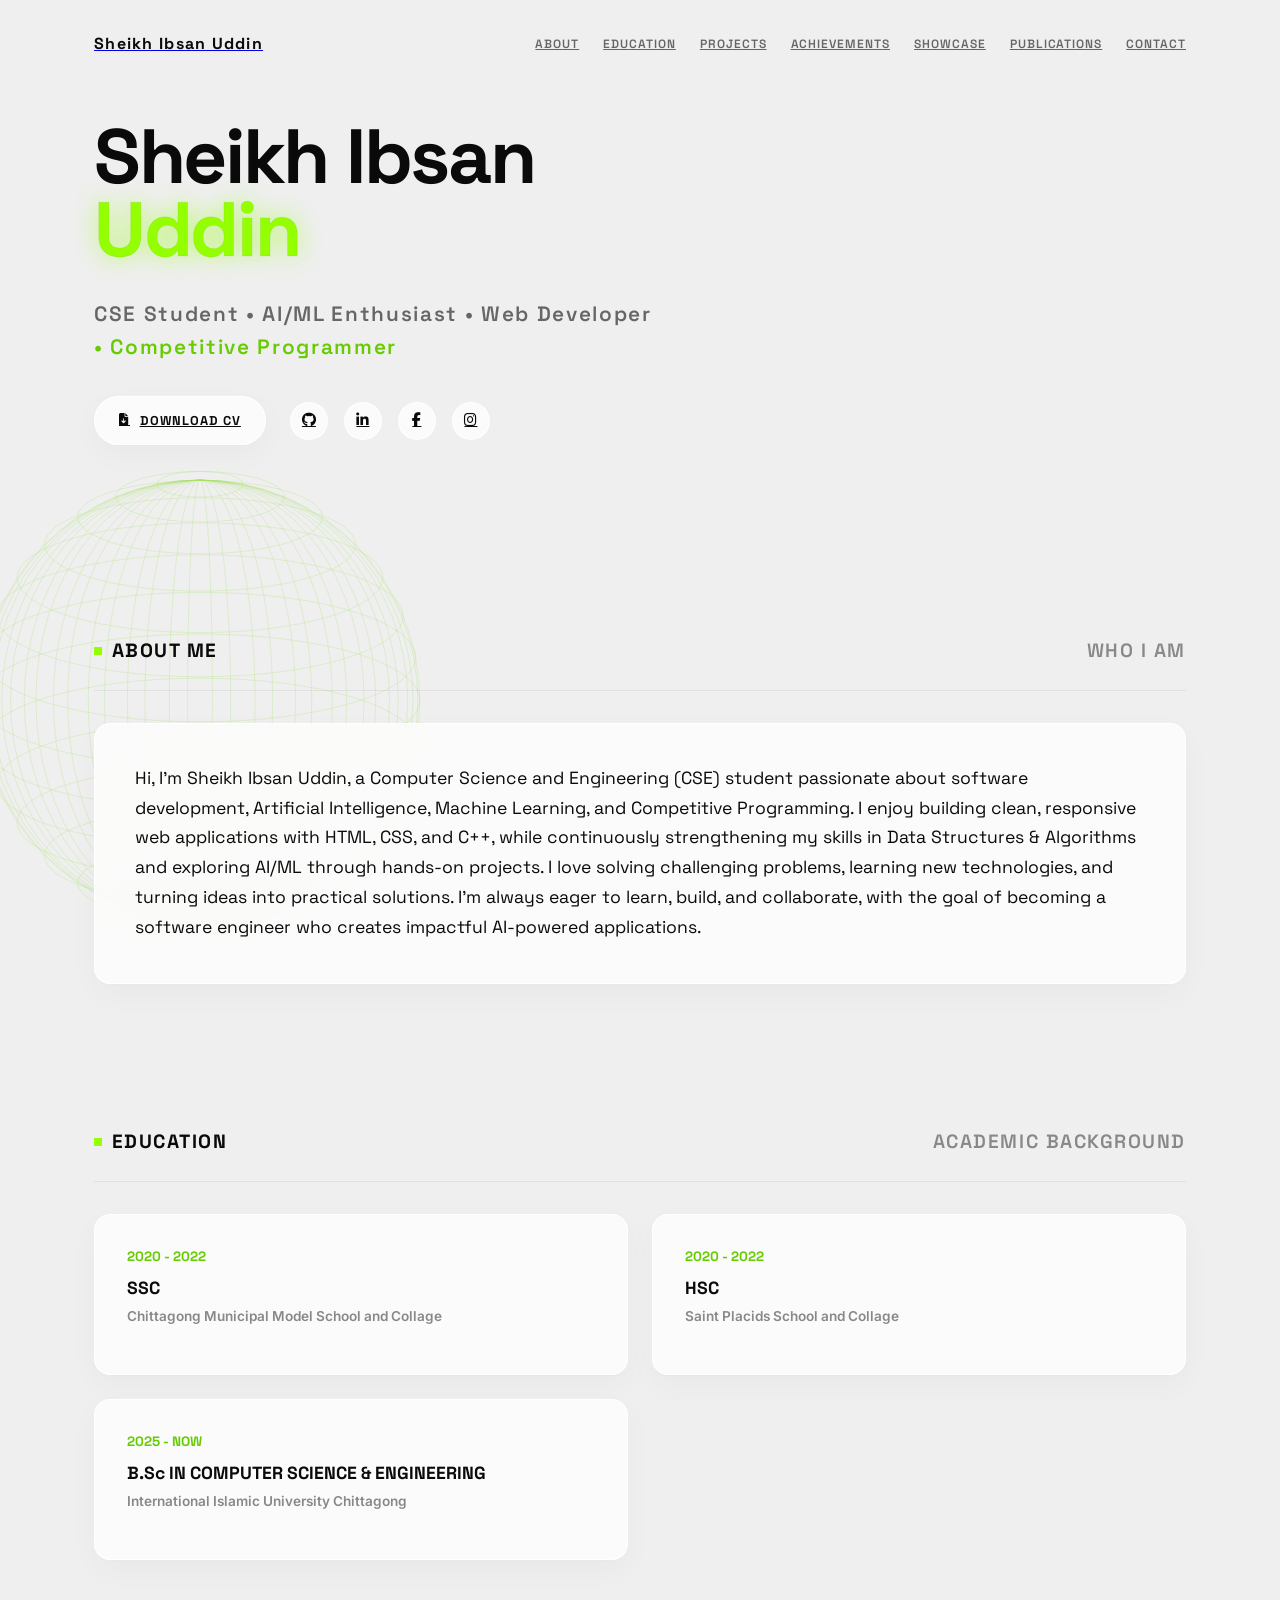
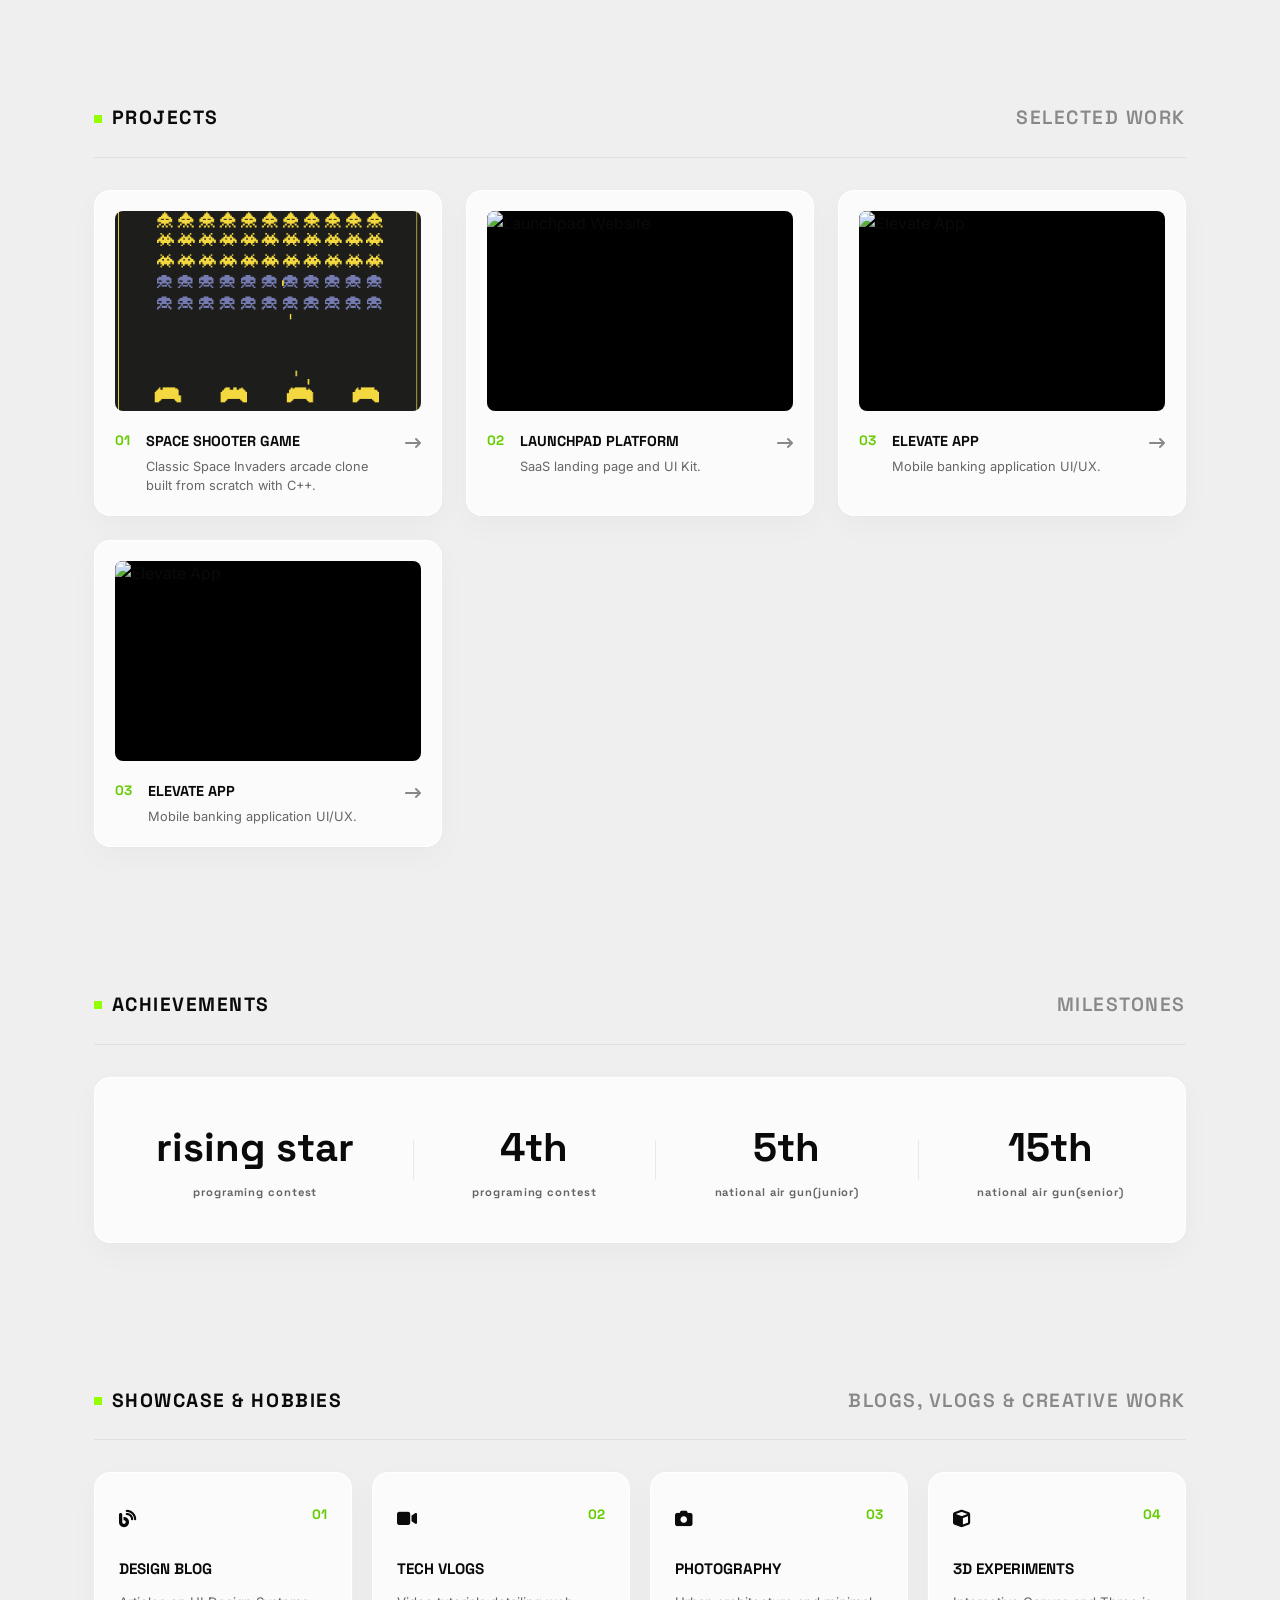
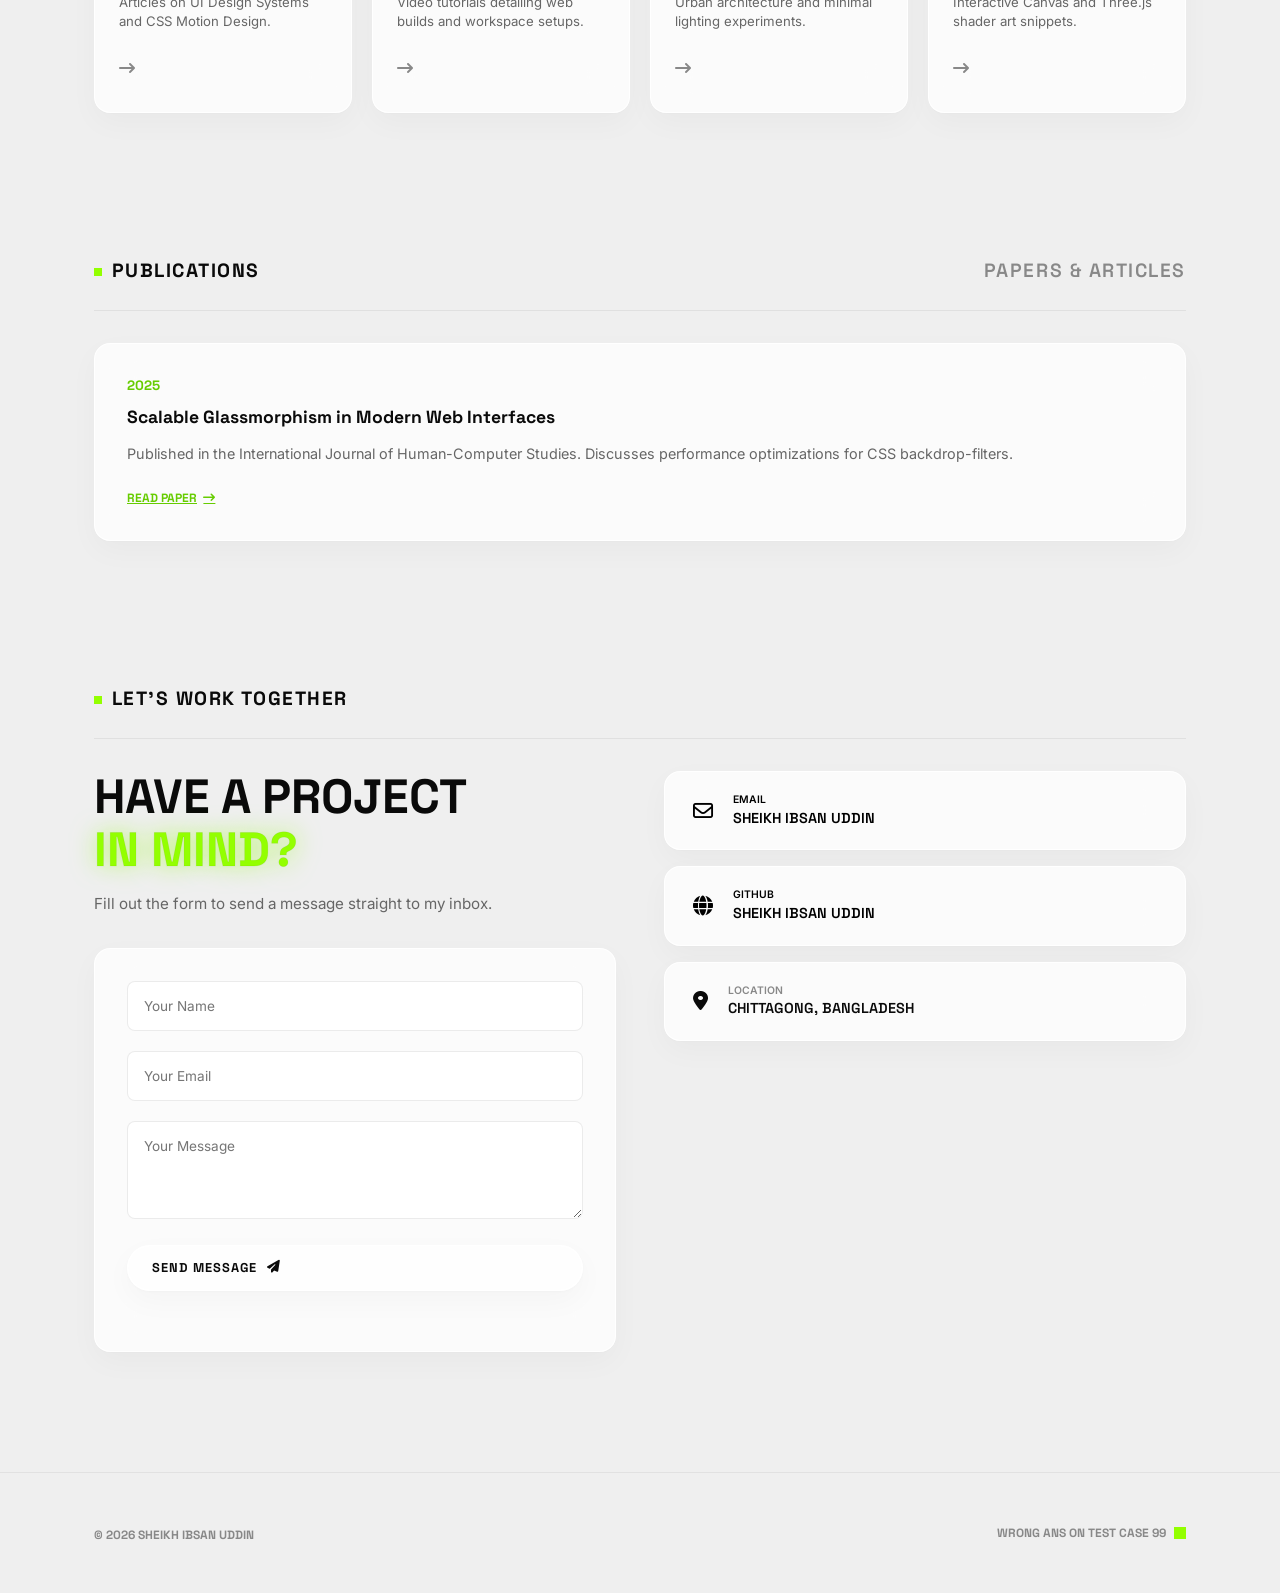
==== index.html @ 068965dd "error solved" ====
<!DOCTYPE html>
<html lang="en">
<head>
  <meta charset="UTF-8">
  <meta name="viewport" content="width=device-width, initial-scale=1.0">
  <meta name="description" content="Futuristic Personal Portfolio">
  <title>My portfolio</title>
  
  <link rel="preconnect" href="https://fonts.googleapis.com">
  <link rel="preconnect" href="https://fonts.gstatic.com" crossorigin>
  <link href="https://fonts.googleapis.com/css2?family=Space+Grotesk:wght@400;500;600;700&family=Inter:wght@300;400;500;600&display=swap" rel="stylesheet">
  <link rel="stylesheet" href="https://cdnjs.cloudflare.com/ajax/libs/font-awesome/6.5.1/css/all.min.css">
  
  <link rel="stylesheet" href="style.css">
</head>
<body>

  <div id="scroll-progress" aria-hidden="true"></div>
  <canvas id="globe-canvas" aria-hidden="true"></canvas>

  <header class="navbar" id="navbar">
    <div class="container nav-container">
      <a href="#home" class="nav-logo">

        <span class="logo-text">Sheikh Ibsan Uddin</span>
      </a>

      <nav class="nav-links">
        <a href="#about">ABOUT</a>
        <a href="#education">EDUCATION</a>
        <a href="#projects">PROJECTS</a>
        <a href="#achievements">ACHIEVEMENTS</a>
        <a href="#showcase">SHOWCASE</a>
        <a href="#publications">PUBLICATIONS</a>
        <a href="#contact">CONTACT</a>
      </nav>
    </div>
  </header>

  <main>
    <section id="home" class="hero-section">
      <div class="container hero-container">
        
        <div class="hero-left">
          <h1 class="hero-headline">
            Sheikh Ibsan<br>
            <span class="highlight-green">Uddin</span>
          </h1>

          <p class="hero-subtitle">
            CSE Student • AI/ML Enthusiast • Web Developer <span class="highlight-text-green">• Competitive Programmer</span>
          </p>

          <div class="hero-actions">
            <a href="cv/ibsan_cv_june_2026.pdf" download class="btn-primary">
              <i class="fa-solid fa-file-arrow-down"></i> DOWNLOAD CV
            </a>
            
            <div class="social-links">
              <a href="https://github.com" target="_blank" aria-label="GitHub"><i class="fa-brands fa-github"></i></a>
              <a href="https://linkedin.com" target="_blank" aria-label="LinkedIn"><i class="fa-brands fa-linkedin-in"></i></a>
              <a href="https://facebook.com/yourusername" target="_blank" aria-label="Facebook"><i class="fa-brands fa-facebook-f"></i></a>
              <a href="https://instagram.com/yourusername" target="_blank" aria-label="Instagram"><i class="fa-brands fa-instagram"></i></a>
            </div>
          </div>
        </div>
          </div>
        </div>

      </div>
    </section>

    <section id="about" class="section">
      <div class="container">
        <div class="section-bar">
          <div class="section-tag">
            <span class="square-icon"></span>
            <h2>ABOUT ME</h2>
          </div>
          <span class="section-meta-text">WHO I AM</span>
        </div>

        <div class="about-card glass-card fade-in">
          <p class="about-text"> 
          Hi, I'm Sheikh Ibsan Uddin, a Computer Science and Engineering (CSE) student passionate about software development, Artificial Intelligence, Machine Learning, and Competitive Programming.
          I enjoy building clean, responsive web applications with HTML, CSS, and C++, while continuously strengthening my skills in Data Structures & Algorithms and exploring AI/ML through hands-on projects. I love solving challenging problems, learning new technologies, and turning ideas into practical solutions.
          I'm always eager to learn, build, and collaborate, with the goal of becoming a software engineer who creates impactful AI-powered applications.
          </p>
        </div>
      </div>
    </section>

    <section id="education" class="section">
      <div class="container">
        <div class="section-bar">
          <div class="section-tag">
            <span class="square-icon"></span>
            <h2>EDUCATION</h2>
          </div>
          <span class="section-meta-text">ACADEMIC BACKGROUND</span>
        </div>

        <div class="timeline-grid">

          <div class="timeline-card glass-card fade-in">
            <span class="card-num">2020 - 2022</span>
            <h3>SSC</h3>
            <p class="institution">Chittagong Municipal Model School and Collage</p>
            
          </div>

          <div class="timeline-card glass-card fade-in">
            <span class="card-num">2020 - 2022</span>
            <h3>HSC</h3>
            <p class="institution">Saint Placids School and Collage</p>
          </div>

          <div class="timeline-card glass-card fade-in">
            <span class="card-num">2025 - NOW</span>
            <h3>B.Sc IN COMPUTER SCIENCE & ENGINEERING</h3>
            <p class="institution">International Islamic University Chittagong</p>
          </div>
          
        </div>
      </div>
    </section>

    <section id="projects" class="section">
      <div class="container">
        <div class="section-bar">
          <div class="section-tag">
            <span class="square-icon"></span>
            <h2>PROJECTS</h2>
          </div>
          <span class="section-meta-text">SELECTED WORK</span>
        </div>

        <div class="projects-grid">
          <article class="project-card glass-card fade-in">
            <div class="project-img-wrapper">
              <img src="img/Screenshot 2026-07-28 170511.png" alt="Space Shooter Game">
            </div>
            <div class="project-meta">
              <span class="project-num">01</span>
              <div>
                <h3>SPACE SHOOTER GAME</h3>
                <p>Classic Space Invaders arcade clone built from scratch with C++.</p>
              </div>
              <a href="https://github.com/Sheikh-Ibsan" class="project-arrow"><i class="fa-solid fa-arrow-right-long"></i></a>
            </div>
          </article>

          <article class="project-card glass-card fade-in">
            <div class="project-img-wrapper">
              <img src="https://images.unsplash.com/photo-1618005182384-a83a8bd57fbe?auto=format&fit=crop&w=800&q=80" alt="Launchpad Website">
            </div>
            <div class="project-meta">
              <span class="project-num">02</span>
              <div>
                <h3>LAUNCHPAD PLATFORM</h3>
                <p>SaaS landing page and UI Kit.</p>
              </div>
              <a href="https://github.com/Sheikh-Ibsan" class="project-arrow"><i class="fa-solid fa-arrow-right-long"></i></a>
            </div>
          </article>

          <article class="project-card glass-card fade-in">
            <div class="project-img-wrapper">
              <img src="https://images.unsplash.com/photo-1512941937669-90a1b58e7e9c?auto=format&fit=crop&w=800&q=80" alt="Elevate App">
            </div>
            <div class="project-meta">
              <span class="project-num">03</span>
              <div>
                <h3>ELEVATE APP</h3>
                <p>Mobile banking application UI/UX.</p>
              </div>
              <a href="https://github.com/Sheikh-Ibsan" class="project-arrow"><i class="fa-solid fa-arrow-right-long"></i></a>
            </div>
          </article>

          <article class="project-card glass-card fade-in">
            <div class="project-img-wrapper">
              <img src="https://images.unsplash.com/photo-1512941937669-90a1b58e7e9c?auto=format&fit=crop&w=800&q=80" alt="Elevate App">
            </div>
            <div class="project-meta">
              <span class="project-num">03</span>
              <div>
                <h3>ELEVATE APP</h3>
                <p>Mobile banking application UI/UX.</p>
              </div>
              <a href="https://github.com/Sheikh-Ibsan" class="project-arrow"><i class="fa-solid fa-arrow-right-long"></i></a>
            </div>
            
          </article>
        </div>
      </div>
    </section>

    <section id="achievements" class="section">
      <div class="container">
        <div class="section-bar">
          <div class="section-tag">
            <span class="square-icon"></span>
            <h2>ACHIEVEMENTS</h2>
          </div>
          <span class="section-meta-text">MILESTONES</span>
        </div>

        <div class="stats-banner glass-card fade-in">
          <div class="stat-box">
            <span class="stat-number">rising star</span>
            <span class="stat-label">programing contest</span>
          </div>
          <div class="stat-divider"></div>
          <div class="stat-box">
            <span class="stat-number">4th</span>
            <span class="stat-label">programing contest</span>
          </div>
          <div class="stat-divider"></div>
          <div class="stat-box">
            <span class="stat-number">5th</span>
            <span class="stat-label">national air gun(junior)</span>
          </div>
          <div class="stat-divider"></div>
          <div class="stat-box">
            <span class="stat-number">15th</span>
            <span class="stat-label">national air gun(senior)</span>
          </div>
        </div>
      </div>
    </section>

    <section id="showcase" class="section">
      <div class="container">
        <div class="section-bar">
          <div class="section-tag">
            <span class="square-icon"></span>
            <h2>SHOWCASE & HOBBIES</h2>
          </div>
          <span class="section-meta-text">BLOGS, VLOGS & CREATIVE WORK</span>
        </div>

        <div class="services-grid">
          <div class="service-card glass-card fade-in">
            <div class="card-top">
              <div class="card-icon"><i class="fa-solid fa-blog"></i></div>
              <span class="card-num">01</span>
            </div>
            <h3>DESIGN BLOG</h3>
            <p>Articles on UI Design Systems and CSS Motion Design.</p>
            <a href="#" class="card-arrow"><i class="fa-solid fa-arrow-right-long"></i></a>
          </div>

          <div class="service-card glass-card fade-in">
            <div class="card-top">
              <div class="card-icon"><i class="fa-solid fa-video"></i></div>
              <span class="card-num">02</span>
            </div>
            <h3>TECH VLOGS</h3>
            <p>Video tutorials detailing web builds and workspace setups.</p>
            <a href="#" class="card-arrow"><i class="fa-solid fa-arrow-right-long"></i></a>
          </div>

          <div class="service-card glass-card fade-in">
            <div class="card-top">
              <div class="card-icon"><i class="fa-solid fa-camera"></i></div>
              <span class="card-num">03</span>
            </div>
            <h3>PHOTOGRAPHY</h3>
            <p>Urban architecture and minimal lighting experiments.</p>
            <a href="#" class="card-arrow"><i class="fa-solid fa-arrow-right-long"></i></a>
          </div>

          <div class="service-card glass-card fade-in">
            <div class="card-top">
              <div class="card-icon"><i class="fa-solid fa-cube"></i></div>
              <span class="card-num">04</span>
            </div>
            <h3>3D EXPERIMENTS</h3>
            <p>Interactive Canvas and Three.js shader art snippets.</p>
            <a href="#" class="card-arrow"><i class="fa-solid fa-arrow-right-long"></i></a>
          </div>
        </div>
      </div>
    </section>

    <section id="publications" class="section">
      <div class="container">
        <div class="section-bar">
          <div class="section-tag">
            <span class="square-icon"></span>
            <h2>PUBLICATIONS</h2>
          </div>
          <span class="section-meta-text">PAPERS & ARTICLES</span>
        </div>

        <div class="publication-list">
          <div class="pub-card glass-card fade-in">
            <div class="pub-meta">
              <span class="card-num">2025</span>
              <h3>Scalable Glassmorphism in Modern Web Interfaces</h3>
            </div>
            <p>Published in the International Journal of Human-Computer Studies. Discusses performance optimizations for CSS backdrop-filters.</p>
            <a href="#" class="pub-link">READ PAPER <i class="fa-solid fa-arrow-right-long"></i></a>
          </div>
        </div>
      </div>
    </section>

    <section id="contact" class="section contact-section">
      <div class="container">
        <div class="section-bar">
          <div class="section-tag">
            <span class="square-icon"></span>
            <h2>LET'S WORK TOGETHER</h2>
          </div>
        </div>

        <div class="contact-grid">
          <div class="contact-left">
            <h2 class="contact-title">
              HAVE A PROJECT<br>
              <span class="highlight-green">IN MIND?</span>
            </h2>
            <p class="contact-subtext">
              Fill out the form to send a message straight to my inbox.
            </p>

            <form id="contact-form" class="contact-form glass-card">
              <div class="form-group">
                <input type="text" name="name" placeholder="Your Name" required>
              </div>
              <div class="form-group">
                <input type="email" name="email" placeholder="Your Email" required>
              </div>
              <div class="form-group">
                <textarea name="message" rows="4" placeholder="Your Message" required></textarea>
              </div>
              <button type="submit" id="submit-btn" class="btn-primary">
                SEND MESSAGE <i class="fa-solid fa-paper-plane"></i>
              </button>
              <div id="form-status" class="form-status-msg"></div>
            </form>
          </div>

          <div class="contact-right-cards">
            <a href="https://mail.google.com/mail/?view=cm&fs=1&to=sheikhibsanuddin@gmail.com" target="_blank" class="info-pill glass-card">
              <i class="fa-regular fa-envelope"></i>
              <div>
                <span class="info-label">EMAIL</span>
                <span class="info-value">SHEIKH IBSAN UDDIN</span>
              </div>
            </a>

            <a href="https://github.com/Sheikh-Ibsan" target="_blank" class="info-pill glass-card">
              <i class="fa-solid fa-globe"></i>
              <div>
                <span class="info-label">GITHUB</span>
                <span class="info-value">SHEIKH IBSAN UDDIN</span>
              </div>
            </a>

            <div class="info-pill glass-card">
              <i class="fa-solid fa-location-dot"></i>
              <div>
                <span class="info-label">LOCATION</span>
                <span class="info-value">CHITTAGONG, BANGLADESH</span>
              </div>
            </div>
          </div>
        </div>
      </div>
    </section>
  </main>

  <footer class="footer">
    <div class="container footer-container">
      <div class="footer-left">
        <span class="footer-copy">&copy; 2026 SHEIKH IBSAN UDDIN</span>
      </div>
      <div class="footer-right">
        <span class="footer-motto">WRONG ANS ON TEST CASE 99</span>
        <span class="footer-accent-box"></span>
      </div>
    </div>
  </footer>

  <script src="script.js"></script>
</body>
</html>
---- style.css ----
:root {
  --bg-main: #EFEFEF;
  --card-bg: rgba(255, 255, 255, 0.75);
  --card-border: rgba(255, 255, 255, 0.9);
  
  --neon-green: #93FF00;
  --neon-green-dark: #66CC00;
  --neon-glow: rgba(147, 255, 0, 0.45);
  
  --text-dark: #0A0A0A;
  --text-muted: #666666;
  --text-light: #888888;
  
  --font-heading: 'Space Grotesk', system-ui, sans-serif;
  --font-body: 'Inter', system-ui, sans-serif;

  --shadow-card: 0 10px 30px rgba(0, 0, 0, 0.03), 0 1px 3px rgba(0, 0, 0, 0.02);
  --shadow-hover: 0 15px 35px rgba(0, 0, 0, 0.07);
  --radius-sm: 8px;
  --radius-md: 16px;
  --radius-lg: 24px;
}

*, *::before, *::after {
  box-sizing: border-box;
  margin: 0;
  padding: 0;
}

html {
  scroll-behavior: smooth;
  font-size: 16px;
}

body {
  background-color: var(--bg-main);
  color: var(--text-dark);
  font-family: var(--font-body);
  line-height: 1.5;
  overflow-x: hidden;
  position: relative;
  -webkit-font-smoothing: antialiased;
}

#scroll-progress {
  position: fixed;
  top: 0;
  left: 0;
  height: 3px;
  background: var(--neon-green-dark);
  width: 0%;
  z-index: 1000;
}

#globe-canvas {
  position: fixed;
  bottom: -50px;
  left: -50px;
  width: 500px;
  height: 500px;
  z-index: 0;
  pointer-events: none;
  opacity: 0.6;
} */

a {
  color: inherit;
  text-decoration: none;
  transition: all 0.25s ease;
}

.container {
  max-width: 1140px;
  margin: 0 auto;
  padding: 0 1.5rem;
  position: relative;
  z-index: 1;
}

.section {
  padding: 4.5rem 0;
}

.glass-card {
  background: var(--card-bg);
  backdrop-filter: blur(20px);
  -webkit-backdrop-filter: blur(20px);
  border: 1px solid var(--card-border);
  border-radius: var(--radius-md);
  box-shadow: var(--shadow-card);
  transition: transform 0.3s cubic-bezier(0.16, 1, 0.3, 1), box-shadow 0.3s ease;
}

.glass-card:hover {
  transform: translateY(-4px);
  box-shadow: var(--shadow-hover);
}

.navbar {
  padding: 2rem 0;
  position: relative;
  z-index: 100;
}

.nav-container {
  display: flex;
  justify-content: space-between;
  align-items: center;
}

.nav-logo {
  display: flex;
  align-items: center;
  gap: 0.75rem;
}

.logo-text {
  font-family: var(--font-heading);
  font-size: 1rem;
  font-weight: 700;
  letter-spacing: 0.08em;
  color: var(--text-dark);
}

.nav-links {
  display: flex;
  gap: 1.5rem;
}

.nav-links a {
  font-family: var(--font-heading);
  font-size: 0.75rem;
  font-weight: 600;
  letter-spacing: 0.08em;
  color: var(--text-muted);
}

.nav-links a:hover {
  color: var(--text-dark);
}

.hero-section {
  padding: 2rem 0 5rem;
}

.hero-container {
  display: grid;
  grid-template-columns: 1.1fr 0.9fr;
  gap: 2rem;
  align-items: center;
}

.hero-headline {
  font-family: var(--font-heading);
  font-size: 4.8rem;
  font-weight: 700;
  line-height: 0.95;
  letter-spacing: -0.03em;
  color: var(--text-dark);
  margin-bottom: 2rem;
}

.highlight-green {
  color: var(--neon-green);
  text-shadow: 0 0 25px rgba(147, 255, 0, 0.6);
  -webkit-text-stroke: 1px rgba(0, 0, 0, 0.05);
}

.hero-subtitle {
  font-family: var(--font-heading);
  font-size: 1.3rem;
  font-weight: 600;
  letter-spacing: 0.08em;
  color: var(--text-muted);
  max-width: 560px;
  line-height: 1.6;
  margin-bottom: 2rem;
}

.highlight-text-green { color: var(--neon-green-dark); }

.hero-actions {
  display: flex;
  align-items: center;
  gap: 1.5rem;
  margin-bottom: 2.5rem;
}

.btn-primary {
  display: inline-flex;
  align-items: center;
  gap: 0.6rem;
  padding: 0.85rem 1.5rem;
  background: var(--card-bg);
  border: 1px solid var(--card-border);
  border-radius: 50px;
  font-family: var(--font-heading);
  font-size: 0.8rem;
  font-weight: 700;
  letter-spacing: 0.08em;
  color: var(--text-dark);
  box-shadow: var(--shadow-card);
  cursor: pointer;
}

.btn-primary:hover {
  background: var(--neon-green);
  box-shadow: 0 0 20px var(--neon-glow);
}

.social-links {
  display: flex;
  gap: 1rem;
}

.social-links a {
  width: 38px;
  height: 38px;
  border-radius: 50%;
  background: var(--card-bg);
  border: 1px solid var(--card-border);
  display: flex;
  align-items: center;
  justify-content: center;
  font-size: 0.9rem;
  color: var(--text-dark);
}

.social-links a:hover {
  background: var(--neon-green);
}

.section-bar {
  display: flex;
  justify-content: space-between;
  align-items: center;
  padding-bottom: 1.5rem;
  margin-bottom: 2rem;
  border-bottom: 1px solid rgba(0, 0, 0, 0.06);
}

.section-tag {
  display: flex;
  align-items: center;
  gap: 0.6rem;
}

.square-icon {
  width: 8px;
  height: 8px;
  background-color: var(--neon-green);
  display: inline-block;
}

.section-tag h2 {
  font-family: var(--font-heading);
  font-size: 1.2rem;
  font-weight: 700;
  letter-spacing: 0.08em;
  color: var(--text-dark);
}

.section-meta-text {
  font-family: var(--font-heading);
  font-size: 1.2rem;
  font-weight: 600;
  letter-spacing: 0.08em;
  color: var(--text-light);
}

.about-card {
  padding: 2.5rem;
}

.about-text {
  font-family: var(--font-heading);
  font-size: 1.1rem;
  line-height: 1.7;
  color: var(--text-dark);
}

.timeline-grid {
  display: grid;
  grid-template-columns: repeat(2, 1fr);
  gap: 1.5rem;
}

.timeline-card {
  padding: 2rem;
}

.card-num {
  font-family: var(--font-heading);
  font-size: 0.85rem;
  font-weight: 700;
  color: var(--neon-green-dark);
  display: block;
  margin-bottom: 0.5rem;
}

.timeline-card h3 {
  font-family: var(--font-heading);
  font-size: 1.1rem;
  font-weight: 700;
  margin-bottom: 0.25rem;
}

.institution {
  font-weight: 600;
  color: var(--text-light);
  margin-bottom: 1rem;
  font-size: 0.85rem;
}

.projects-grid {
  display: grid;
  grid-template-columns: repeat(3, 1fr);
  gap: 1.5rem;
}

.project-card {
  padding: 1.25rem;
}

.project-img-wrapper {
  width: 100%;
  height: 200px;
  border-radius: var(--radius-sm);
  overflow: hidden;
  margin-bottom: 1.25rem;
  background-color: #000;
}

.project-img-wrapper img {
  width: 100%;
  height: 100%;
  object-fit: cover;
  transition: transform 0.5s ease;
}

.project-card:hover .project-img-wrapper img {
  transform: scale(1.05);
}

.project-meta {
  display: flex;
  align-items: flex-start;
  gap: 1rem;
}

.project-num {
  font-family: var(--font-heading);
  font-size: 0.85rem;
  font-weight: 700;
  color: var(--neon-green-dark);
}

.project-meta h3 {
  font-family: var(--font-heading);
  font-size: 0.9rem;
  font-weight: 700;
  margin-bottom: 0.25rem;
}

.project-meta p {
  font-size: 0.8rem;
  color: var(--text-muted);
}

.project-arrow {
  margin-left: auto;
  color: var(--text-light);
}

.stats-banner {
  padding: 2.5rem 2rem;
  display: flex;
  justify-content: space-around;
  align-items: center;
  text-align: center;
}

.stat-number {
  display: block;
  font-family: var(--font-heading);
  font-size: 2.5rem;
  font-weight: 700;
  color: var(--text-dark);
}

.stat-label {
  font-family: var(--font-heading);
  font-size: 0.7rem;
  font-weight: 700;
  letter-spacing: 0.08em;
  color: var(--text-muted);
}

.stat-divider {
  width: 1px;
  height: 40px;
  background-color: rgba(0, 0, 0, 0.08);
}

.services-grid {
  display: grid;
  grid-template-columns: repeat(4, 1fr);
  gap: 1.25rem;
}

.service-card {
  padding: 2rem 1.5rem;
  display: flex;
  flex-direction: column;
}

.card-top {
  display: flex;
  justify-content: space-between;
  align-items: center;
  margin-bottom: 1.5rem;
}

.card-icon {
  font-size: 1.1rem;
}

.service-card h3 {
  font-family: var(--font-heading);
  font-size: 0.95rem;
  font-weight: 700;
  margin-bottom: 0.75rem;
}

.service-card p {
  font-size: 0.825rem;
  color: var(--text-muted);
  margin-bottom: 1.5rem;
}

.card-arrow {
  margin-top: auto;
  color: var(--text-light);
}

.pub-card {
  padding: 2rem;
}

.pub-meta h3 {
  font-family: var(--font-heading);
  font-size: 1.1rem;
  font-weight: 700;
  margin-bottom: 0.75rem;
}

.pub-card p {
  color: var(--text-muted);
  margin-bottom: 1.25rem;
  font-size: 0.9rem;
}

.pub-link {
  font-family: var(--font-heading);
  font-size: 0.75rem;
  font-weight: 700;
  color: var(--neon-green-dark);
  display: inline-flex;
  align-items: center;
  gap: 0.4rem;
}

.contact-grid {
  display: grid;
  grid-template-columns: 1fr 1fr;
  gap: 3rem;
  align-items: flex-start;
}

.contact-title {
  font-family: var(--font-heading);
  font-size: 3rem;
  font-weight: 700;
  line-height: 1.1;
  margin-bottom: 1rem;
}

.contact-subtext {
  font-size: 0.95rem;
  color: var(--text-muted);
  margin-bottom: 2rem;
}

.contact-form {
  padding: 2rem;
  display: flex;
  flex-direction: column;
  gap: 1.25rem;
}

.form-group input, .form-group textarea {
  width: 100%;
  padding: 1rem;
  background: rgba(255, 255, 255, 0.8);
  border: 1px solid rgba(0, 0, 0, 0.08);
  border-radius: var(--radius-sm);
  font-family: var(--font-body);
  font-size: 0.85rem;
  outline: none;
}

.form-group input:focus, .form-group textarea:focus {
  border-color: var(--neon-green-dark);
}

.form-status-msg {
  font-family: var(--font-heading);
  font-size: 0.8rem;
  margin-top: 0.5rem;
}

.contact-right-cards {
  display: flex;
  flex-direction: column;
  gap: 1rem;
}

.info-pill {
  padding: 1.25rem 1.75rem;
  display: flex;
  align-items: center;
  gap: 1.25rem;
}

.info-pill i { font-size: 1.25rem; }

.info-label {
  display: block;
  font-size: 0.65rem;
  font-weight: 600;
  color: var(--text-light);
}

.info-value {
  display: block;
  font-family: var(--font-heading);
  font-size: 0.9rem;
  font-weight: 600;
}

a.info-pill,
a.info-pill:visited,
a.info-pill:active,
a.info-pill * 
{
  color: #000000 !important;
  text-decoration: none !important;
}

.footer {
  padding: 3rem 0;
  margin-top: 3rem;
  border-top: 1px solid rgba(0, 0, 0, 0.06);
}

.footer-container {
  display: flex;
  justify-content: space-between;
  align-items: center;
}

.footer-copy, .footer-motto {
  font-family: var(--font-heading);
  font-size: 0.75rem;
  font-weight: 700;
  color: var(--text-light);
}

.footer-right {
  display: flex;
  align-items: center;
  gap: 0.5rem;
}

.footer-accent-box {
  width: 12px;
  height: 12px;
  background-color: var(--neon-green);
  display: inline-block;
}

.fade-in {
  opacity: 0;
  transform: translateY(20px);
  transition: opacity 0.6s cubic-bezier(0.16, 1, 0.3, 1), transform 0.6s cubic-bezier(0.16, 1, 0.3, 1);
}

.fade-in.appear {
  opacity: 1;
  transform: translateY(0);
}
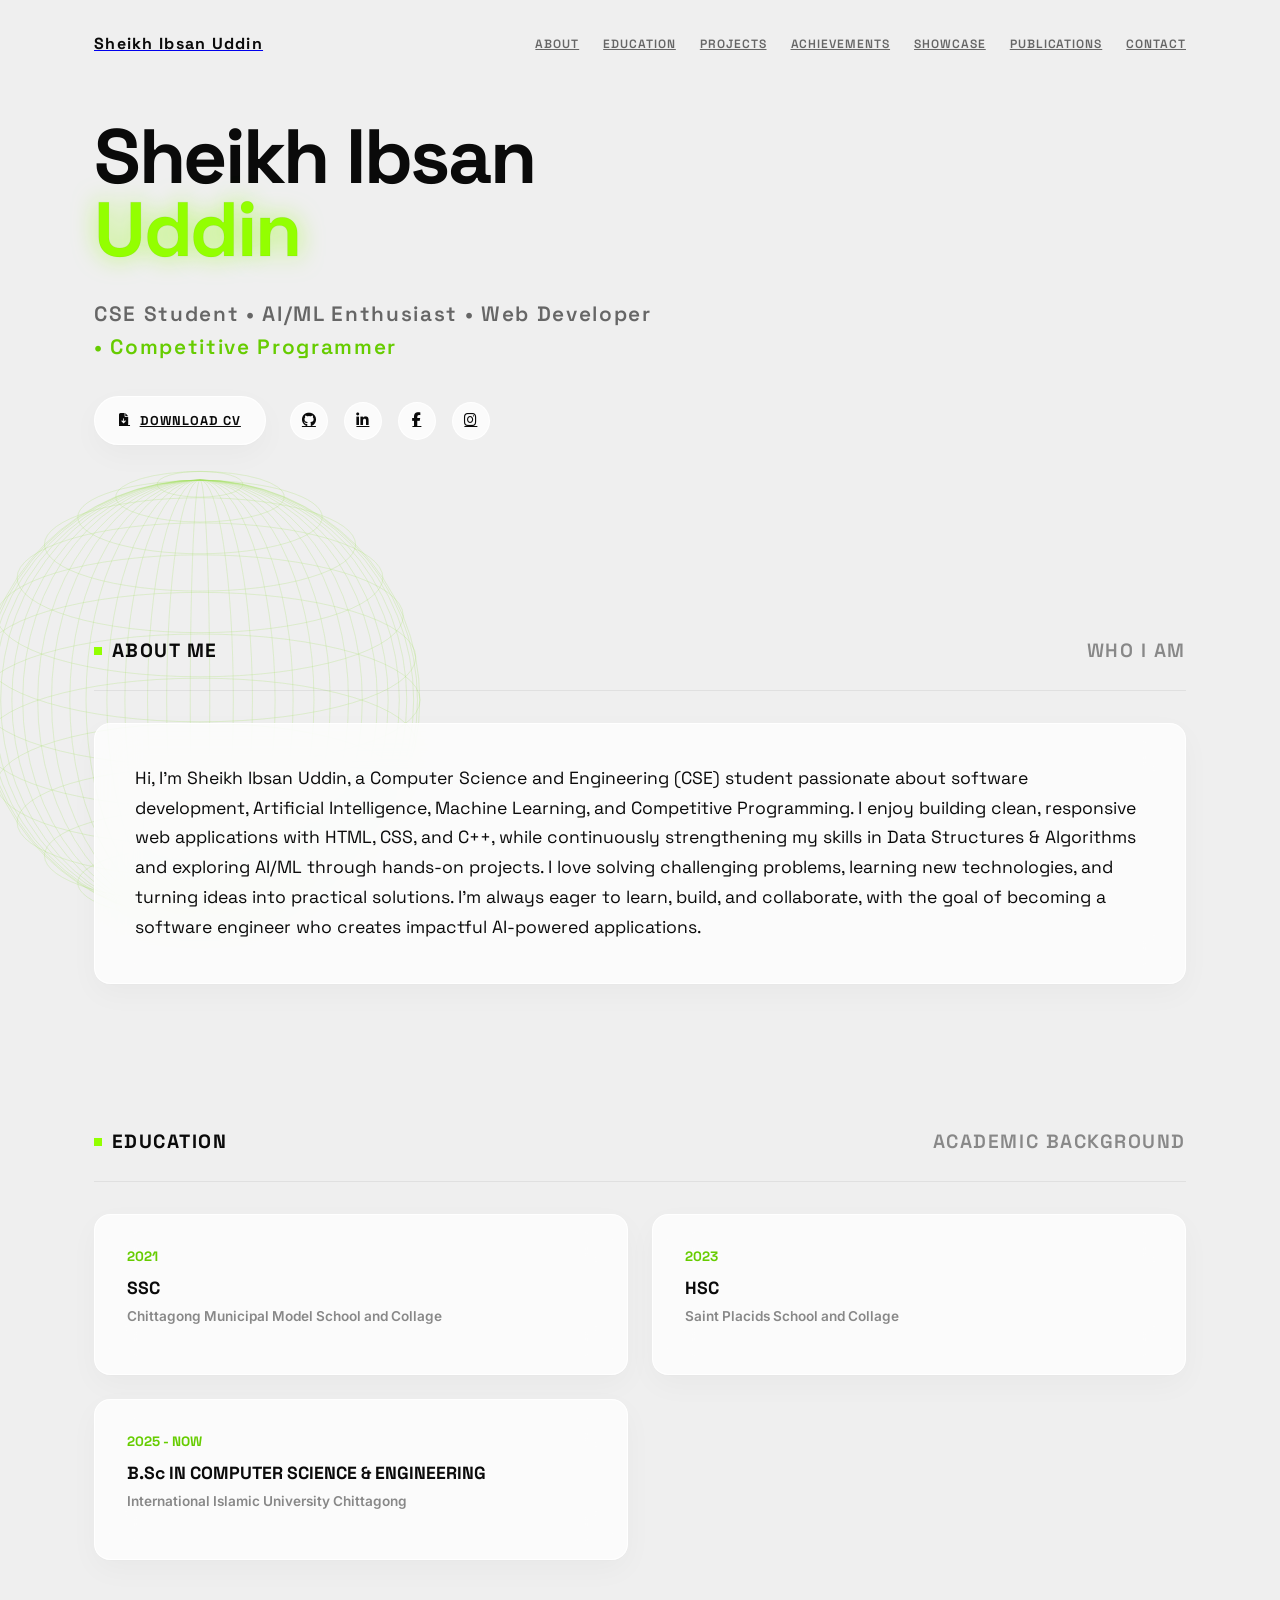
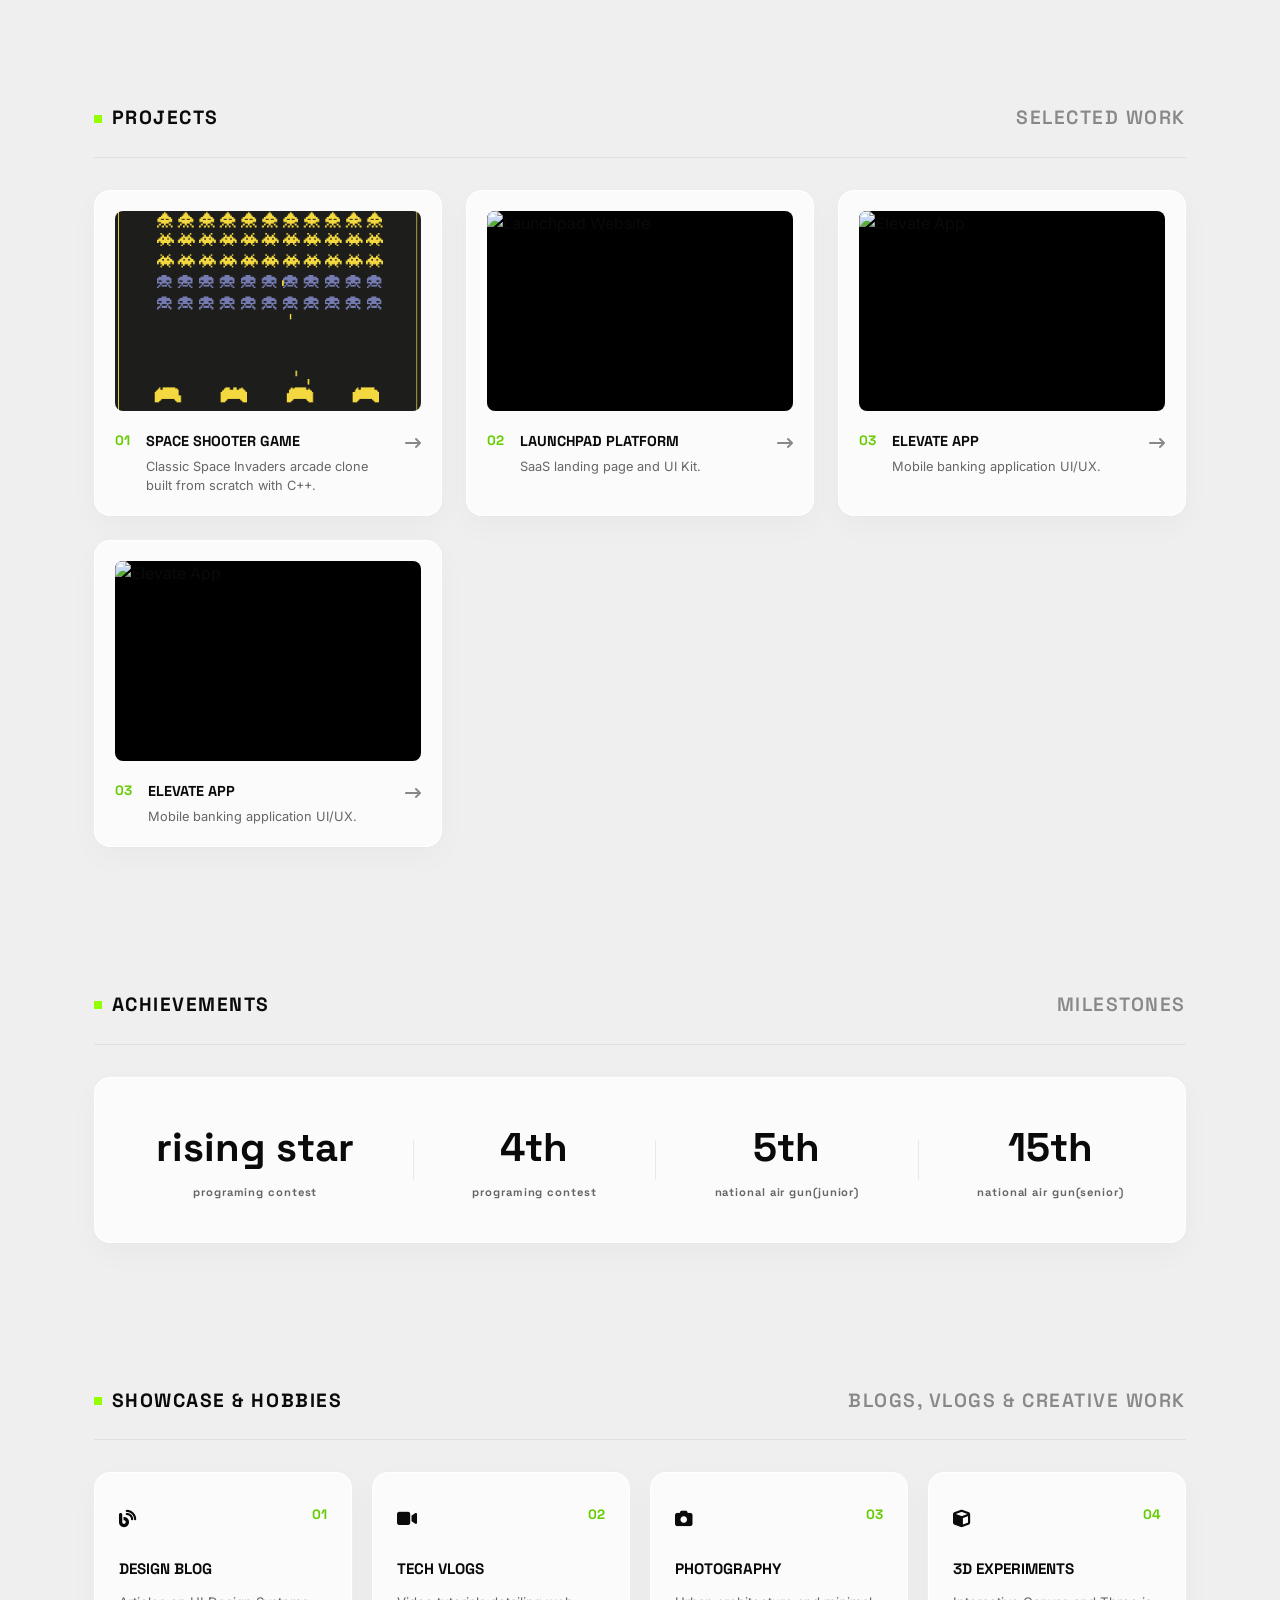
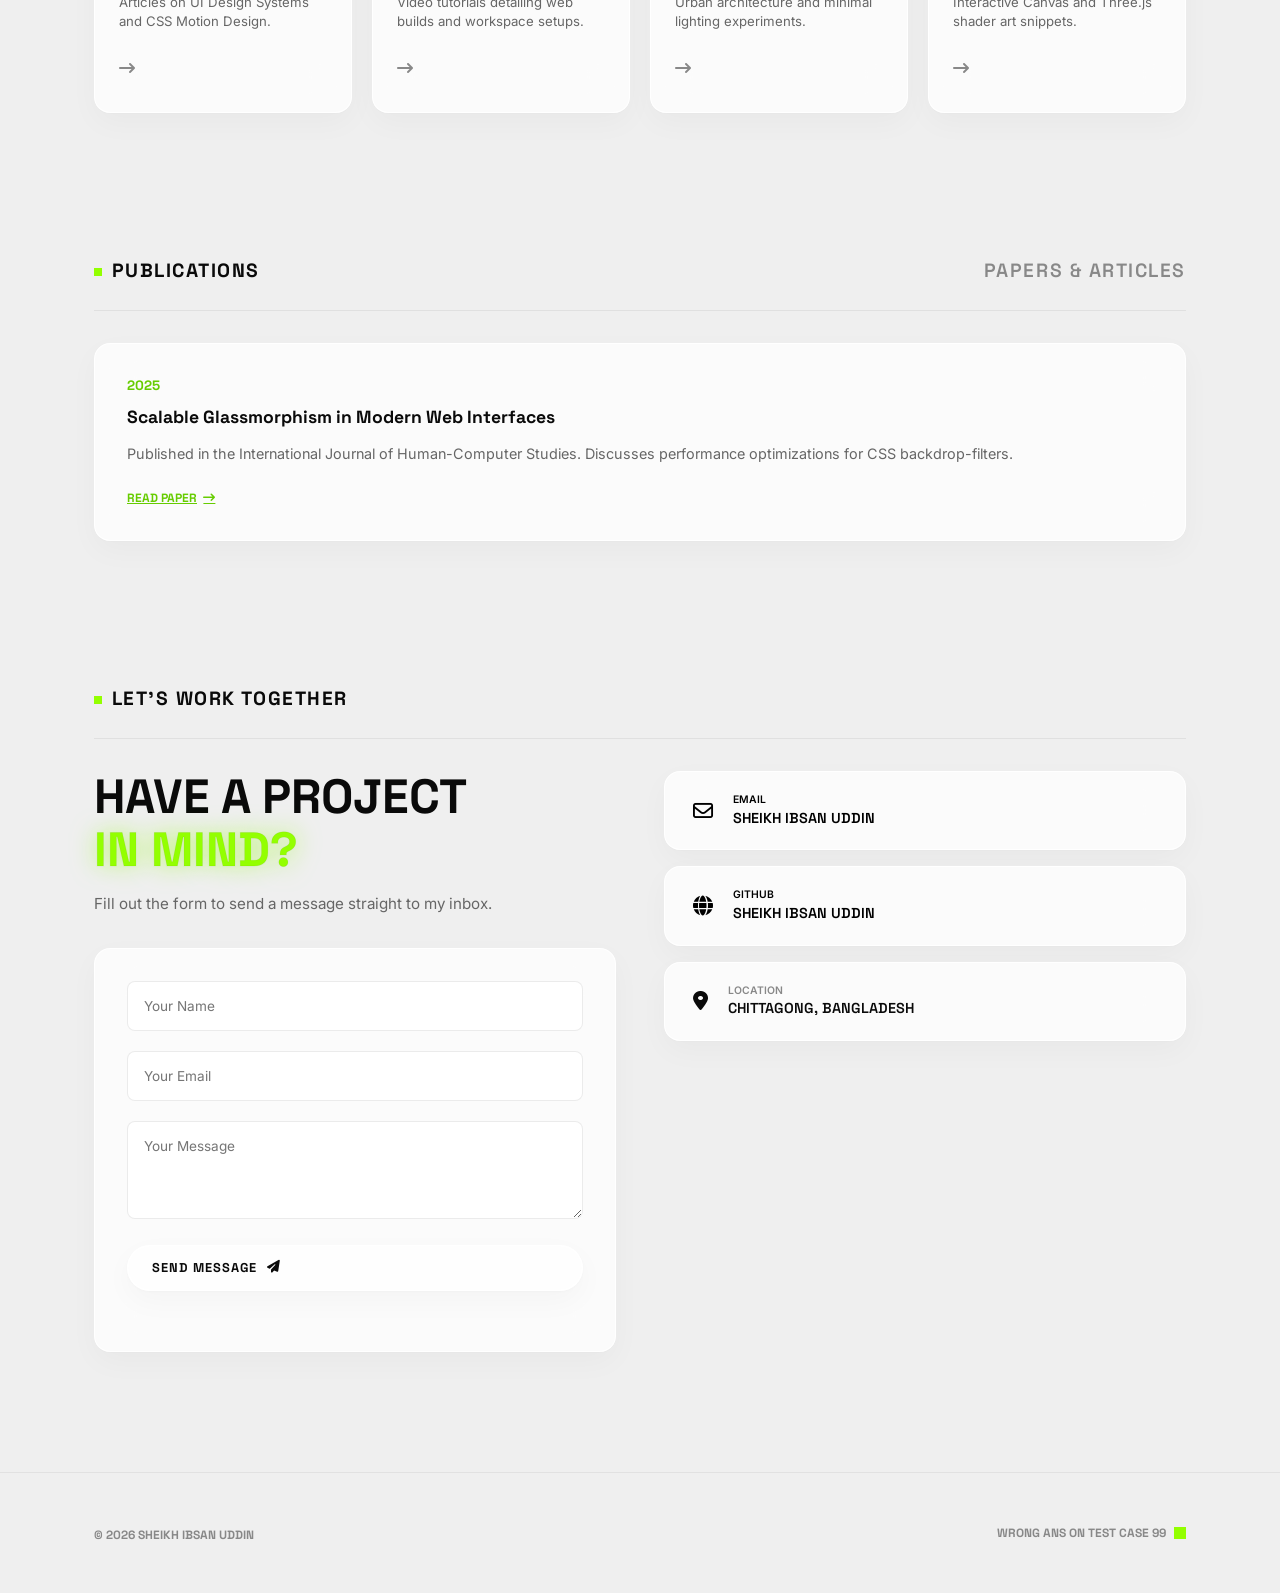
==== commit 70efe4fd: "link added" ====
--- a/index.html
+++ b/index.html
@@ -59,8 +59,8 @@
             <div class="social-links">
               <a href="https://github.com" target="_blank" aria-label="GitHub"><i class="fa-brands fa-github"></i></a>
               <a href="https://linkedin.com" target="_blank" aria-label="LinkedIn"><i class="fa-brands fa-linkedin-in"></i></a>
-              <a href="https://facebook.com/yourusername" target="_blank" aria-label="Facebook"><i class="fa-brands fa-facebook-f"></i></a>
-              <a href="https://instagram.com/yourusername" target="_blank" aria-label="Instagram"><i class="fa-brands fa-instagram"></i></a>
+              <a href="https://facebook.com/" target="_blank" aria-label="Facebook"><i class="fa-brands fa-facebook-f"></i></a>
+              <a href="https://instagram.com/" target="_blank" aria-label="Instagram"><i class="fa-brands fa-instagram"></i></a>
             </div>
           </div>
         </div>
@@ -103,14 +103,14 @@
         <div class="timeline-grid">
 
           <div class="timeline-card glass-card fade-in">
-            <span class="card-num">2020 - 2022</span>
+            <span class="card-num">2021</span>
             <h3>SSC</h3>
             <p class="institution">Chittagong Municipal Model School and Collage</p>
             
           </div>
 
           <div class="timeline-card glass-card fade-in">
-            <span class="card-num">2020 - 2022</span>
+            <span class="card-num">2023</span>
             <h3>HSC</h3>
             <p class="institution">Saint Placids School and Collage</p>
           </div>
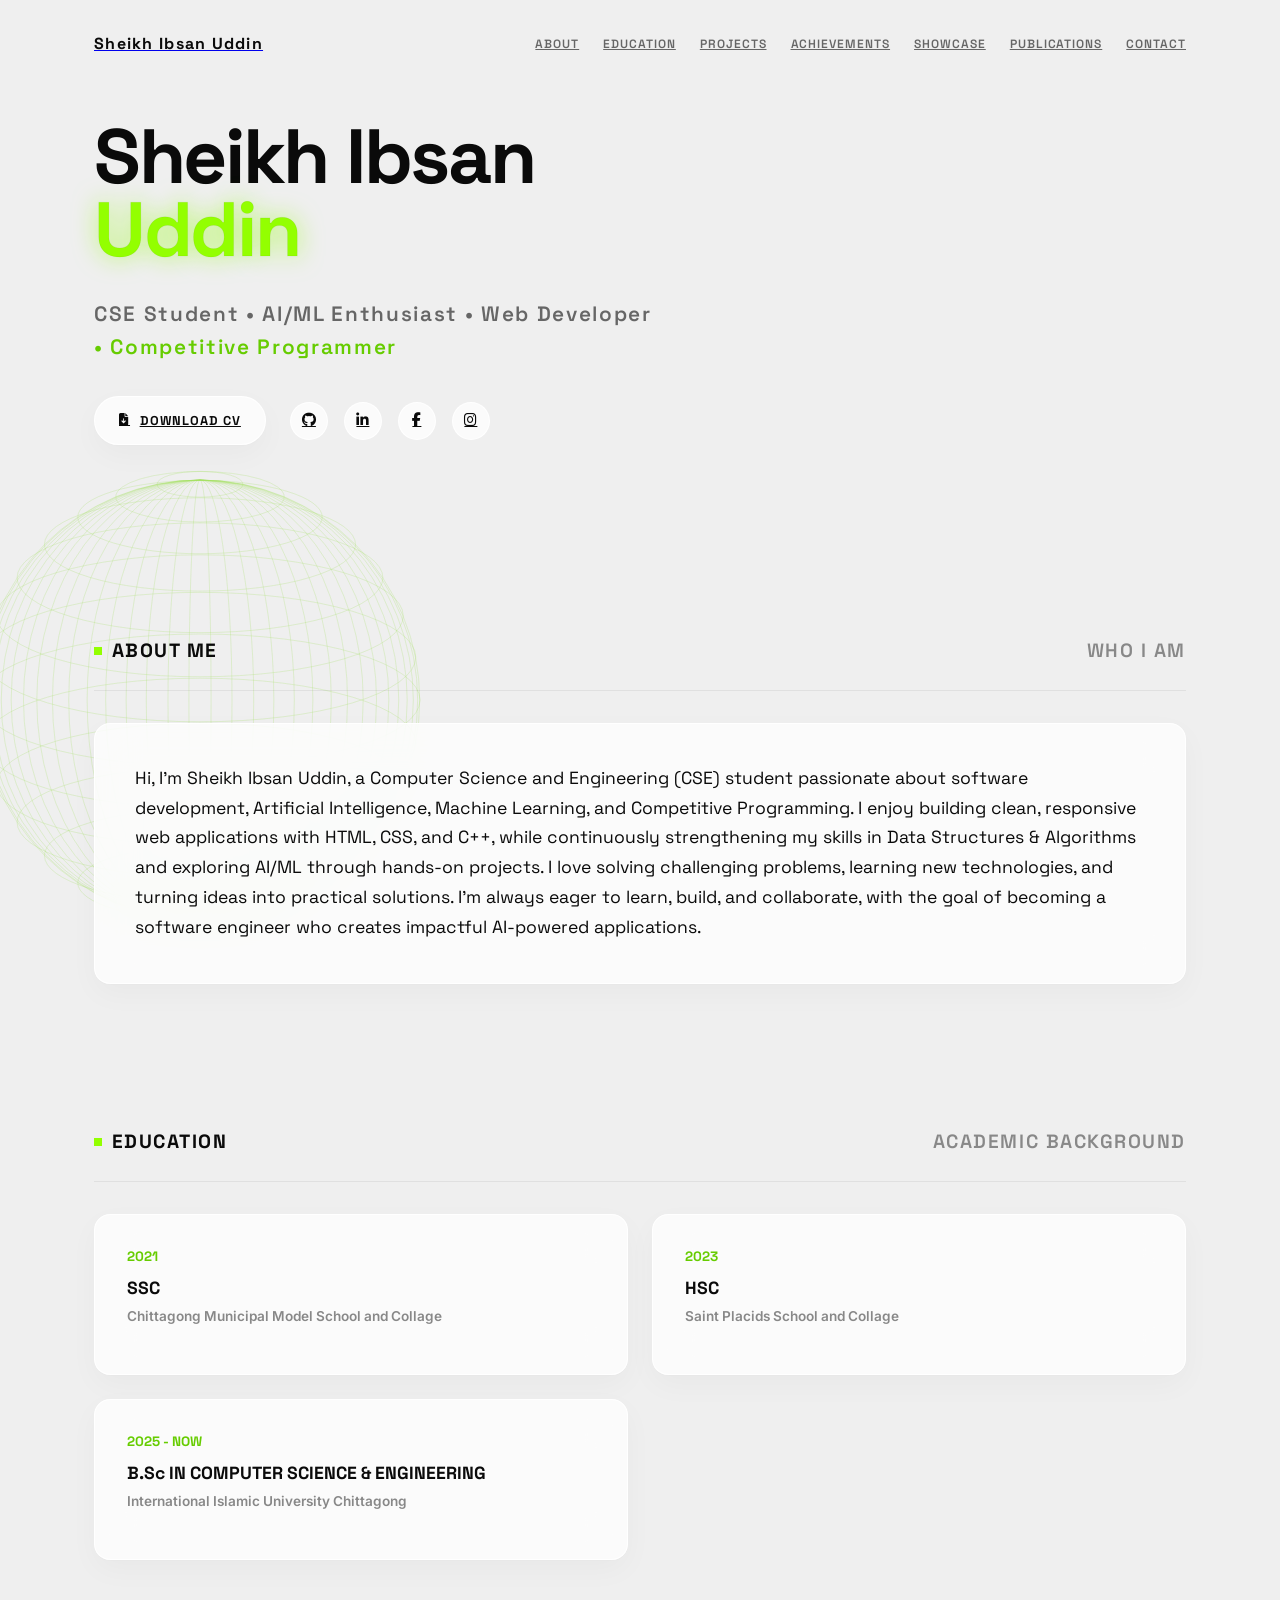
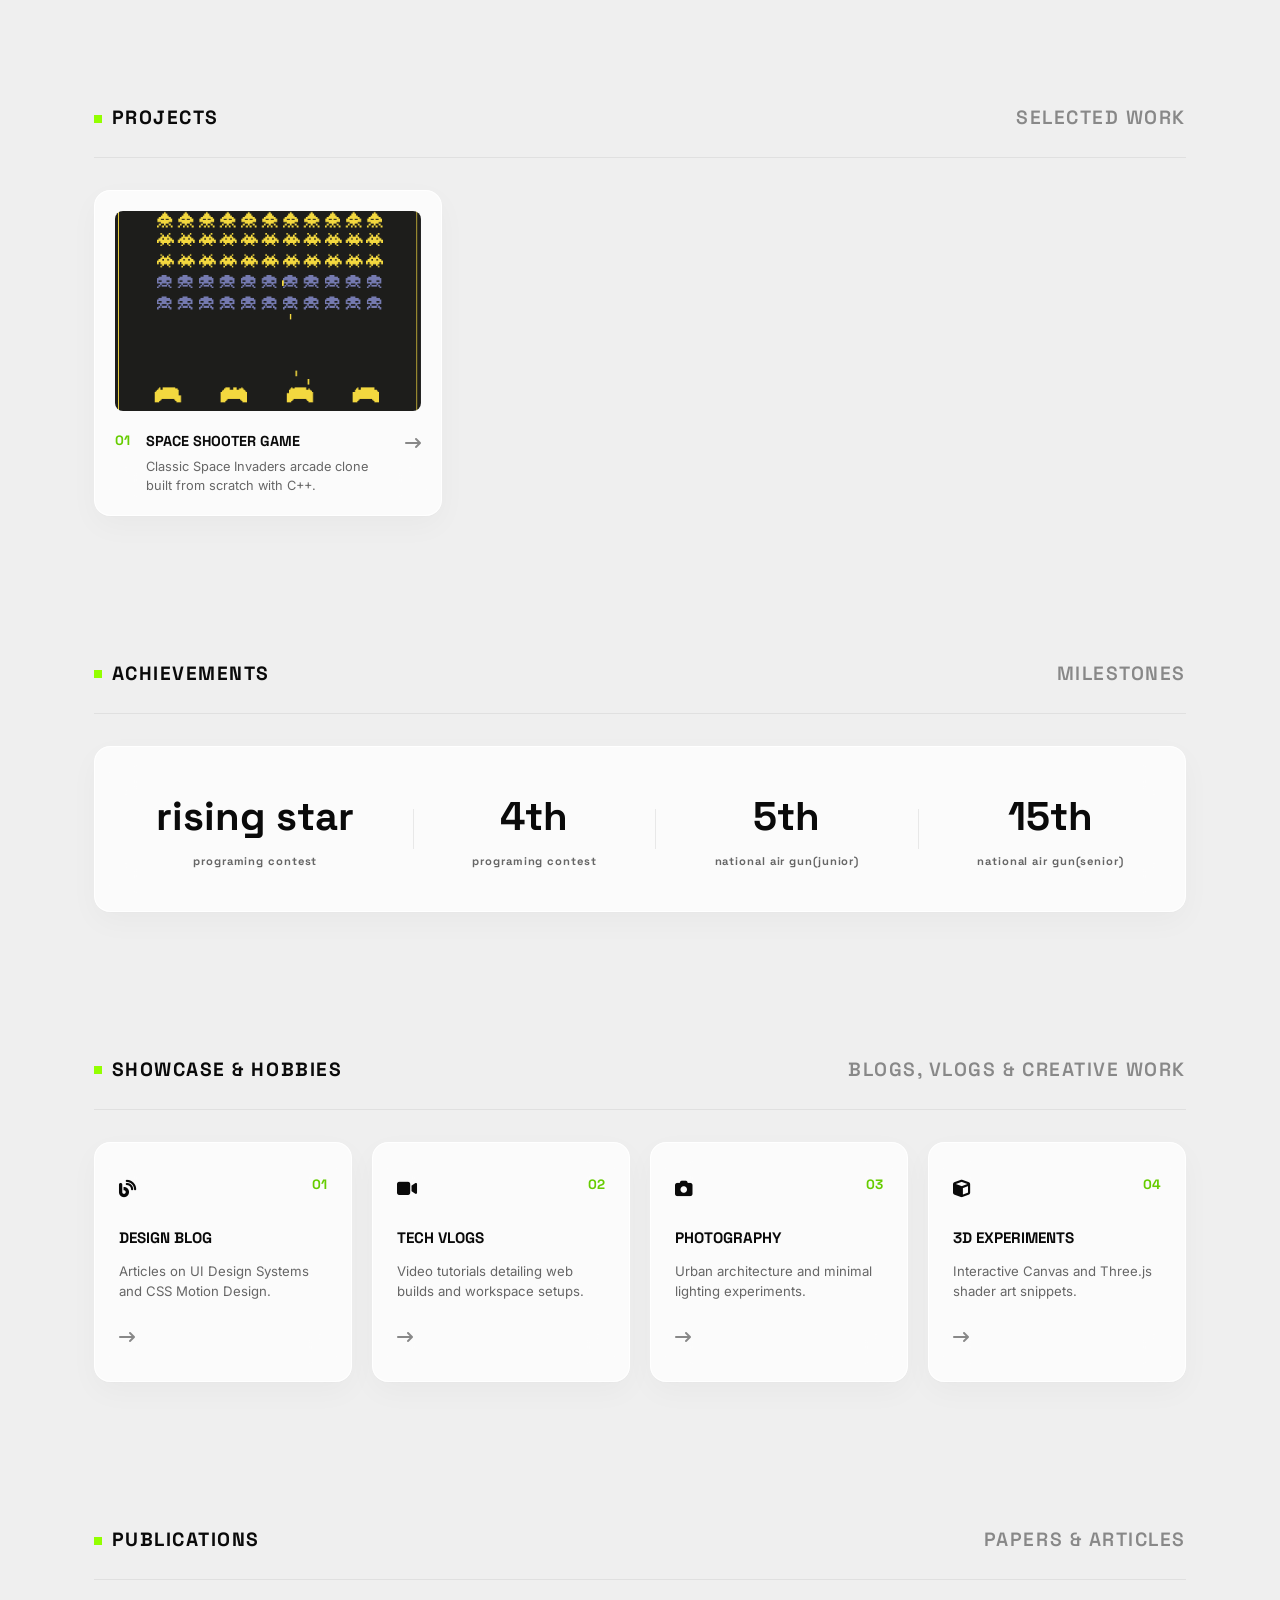
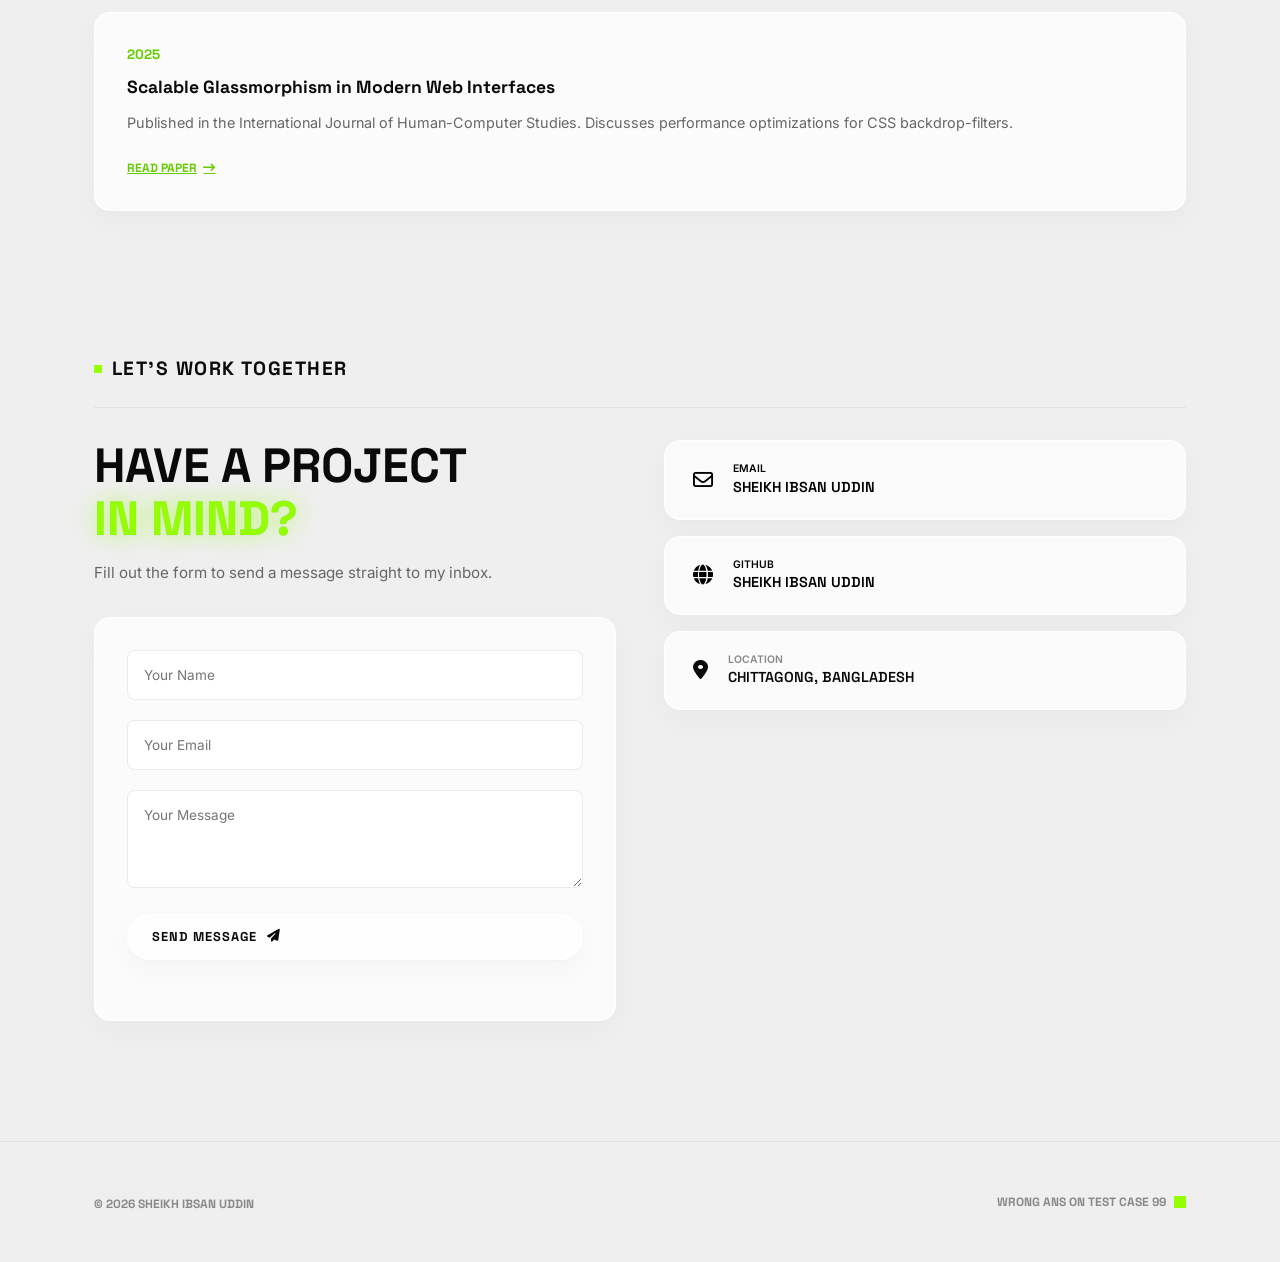
==== commit d8288393: "edit" ====
--- a/index.html
+++ b/index.html
@@ -150,7 +150,7 @@
             </div>
           </article>
 
-          <article class="project-card glass-card fade-in">
+          <!-- <article class="project-card glass-card fade-in">
             <div class="project-img-wrapper">
               <img src="https://images.unsplash.com/photo-1618005182384-a83a8bd57fbe?auto=format&fit=crop&w=800&q=80" alt="Launchpad Website">
             </div>
@@ -191,7 +191,7 @@
               <a href="https://github.com/Sheikh-Ibsan" class="project-arrow"><i class="fa-solid fa-arrow-right-long"></i></a>
             </div>
             
-          </article>
+          </article> -->
         </div>
       </div>
     </section>
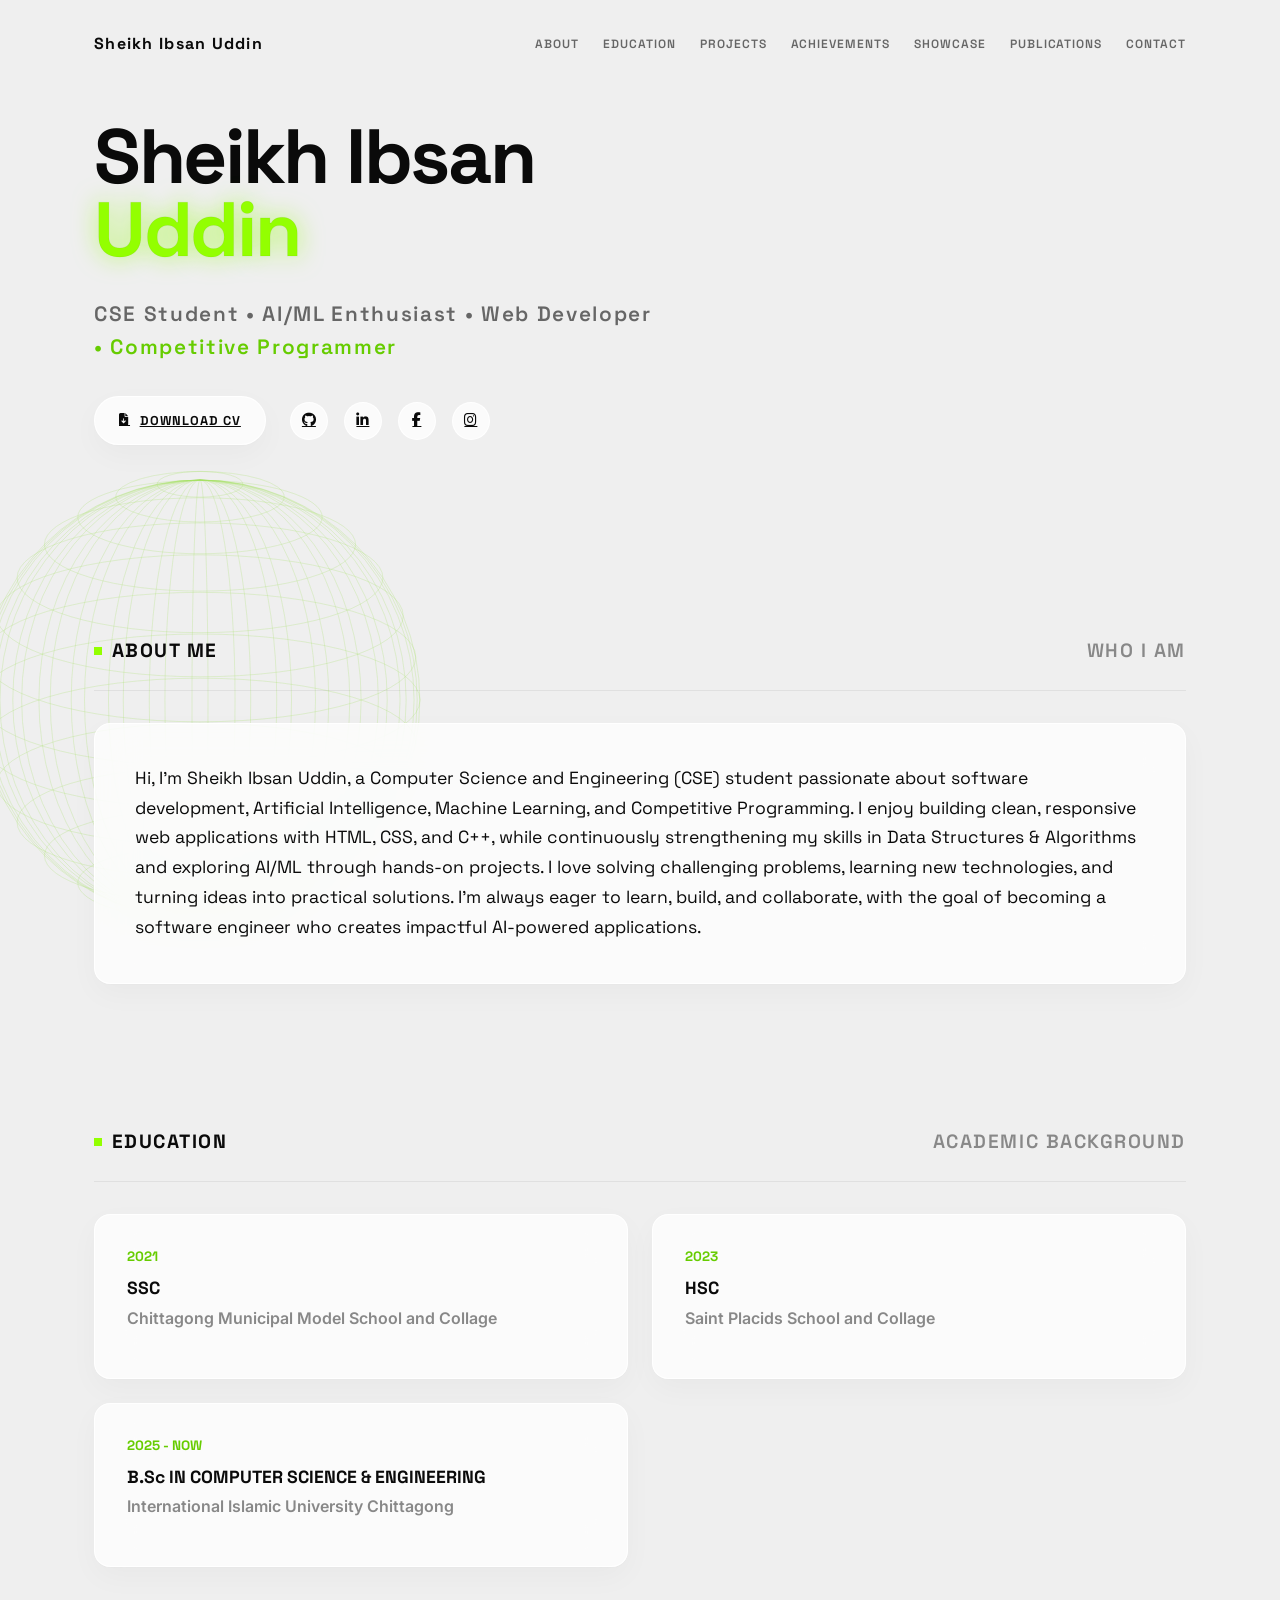
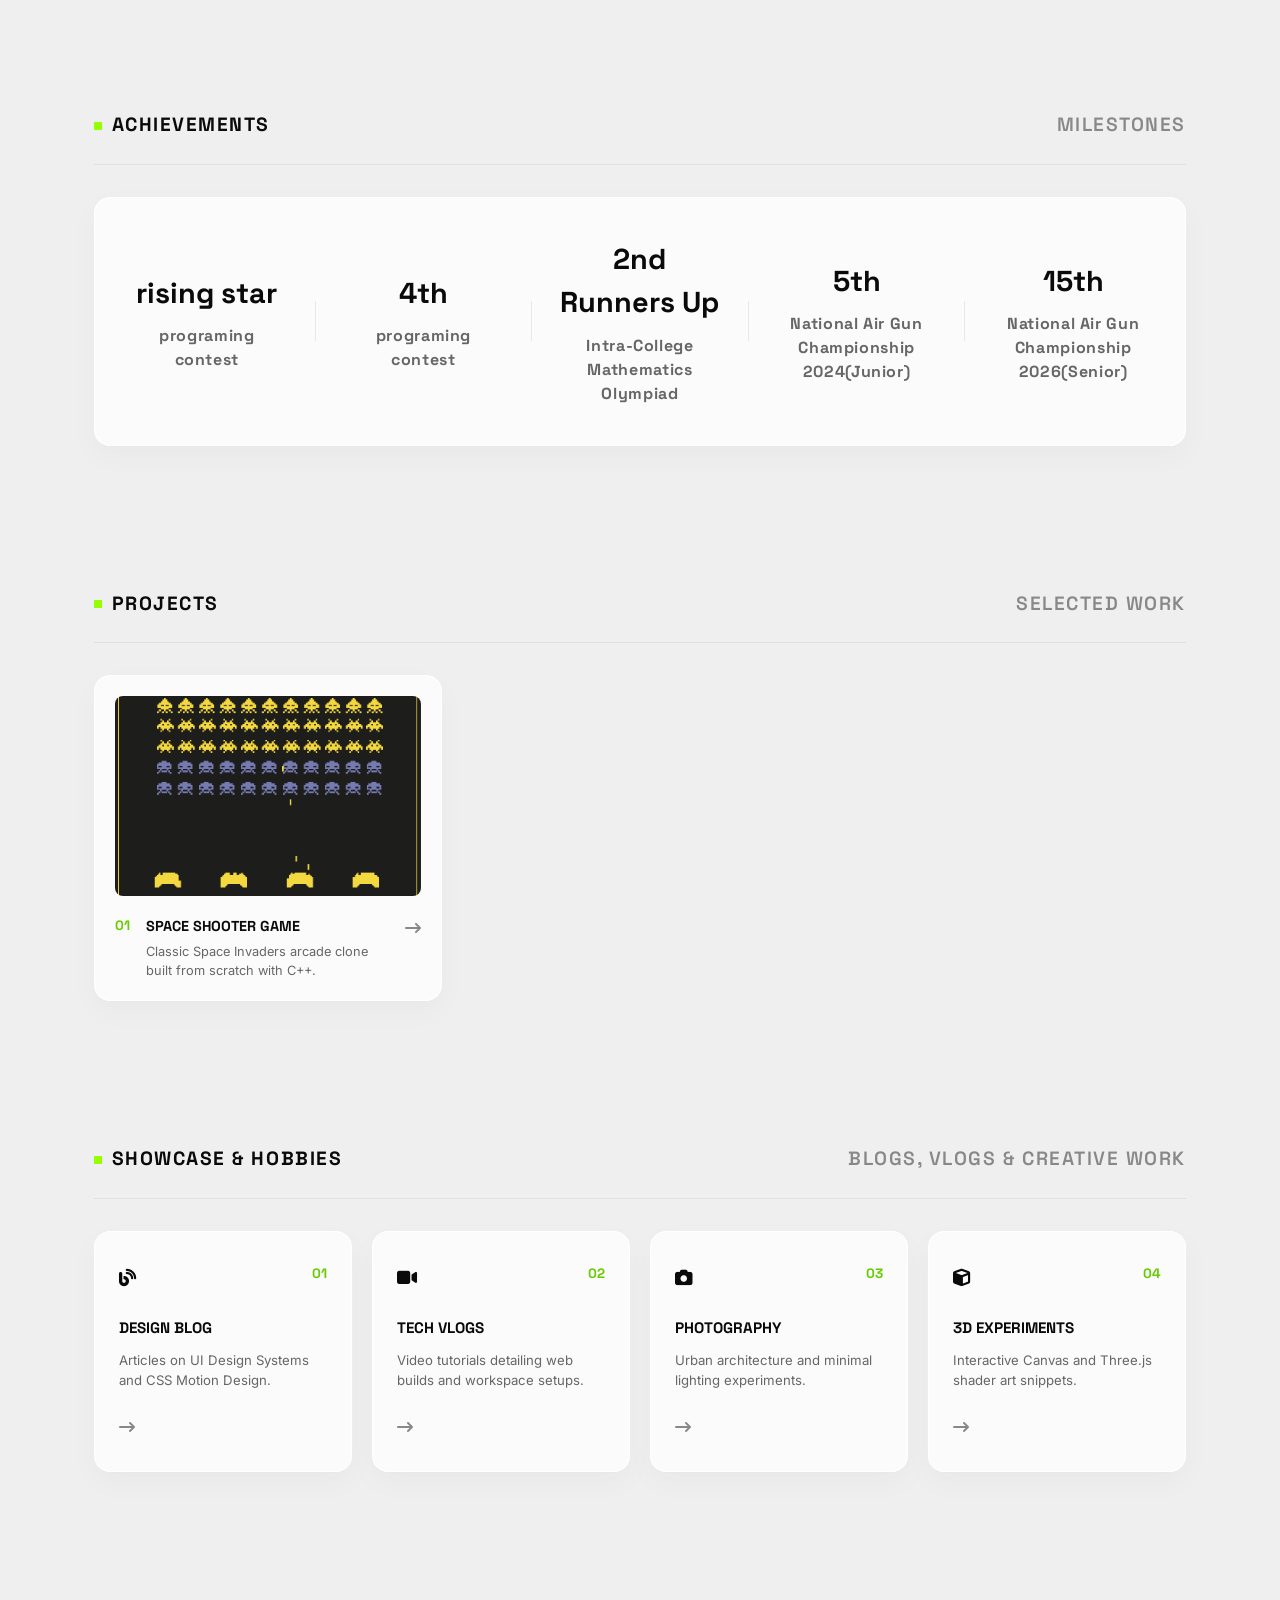
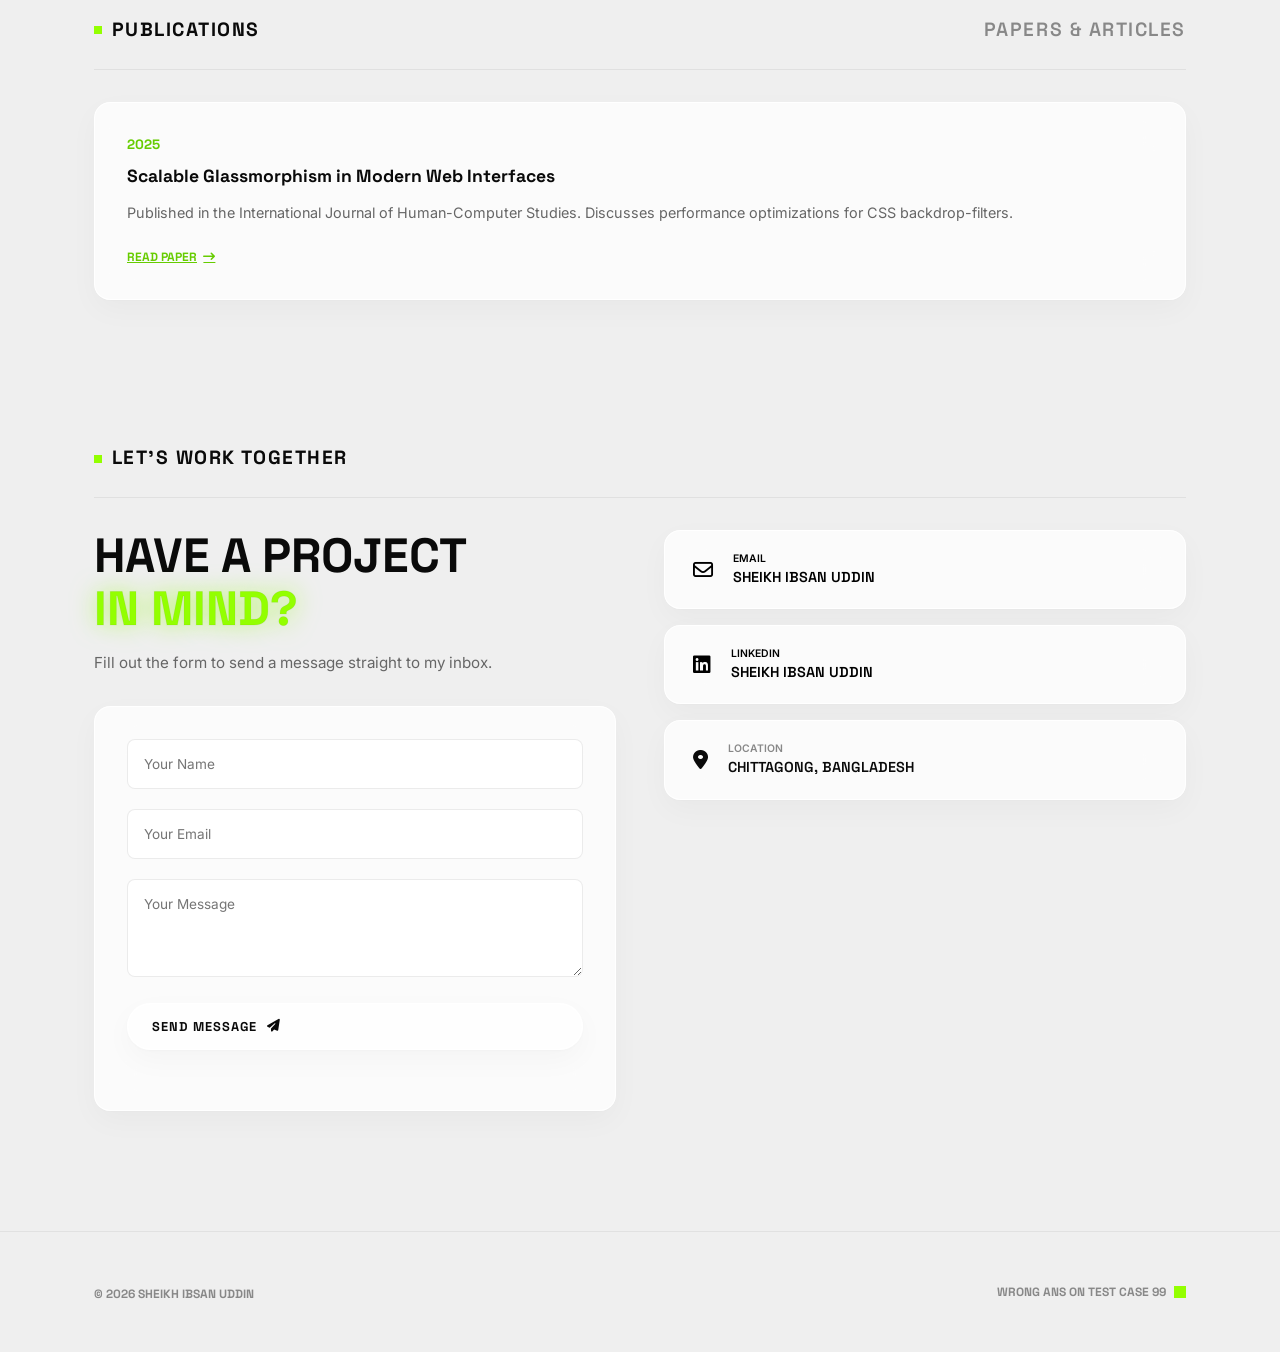
==== commit 198d46e7: "final check 1" ====
--- a/index.html
+++ b/index.html
@@ -3,8 +3,8 @@
 <head>
   <meta charset="UTF-8">
   <meta name="viewport" content="width=device-width, initial-scale=1.0">
-  <meta name="description" content="Futuristic Personal Portfolio">
-  <title>My portfolio</title>
+  <meta name="description" content="Personal Portfolio">
+  <title>Sheikh Ibsan Uddin</title>
   
   <link rel="preconnect" href="https://fonts.googleapis.com">
   <link rel="preconnect" href="https://fonts.gstatic.com" crossorigin>
@@ -57,10 +57,10 @@
             </a>
             
             <div class="social-links">
-              <a href="https://github.com" target="_blank" aria-label="GitHub"><i class="fa-brands fa-github"></i></a>
-              <a href="https://linkedin.com" target="_blank" aria-label="LinkedIn"><i class="fa-brands fa-linkedin-in"></i></a>
-              <a href="https://facebook.com/" target="_blank" aria-label="Facebook"><i class="fa-brands fa-facebook-f"></i></a>
-              <a href="https://instagram.com/" target="_blank" aria-label="Instagram"><i class="fa-brands fa-instagram"></i></a>
+              <a href="https://github.com/Sheikh-Ibsan" target="_blank" aria-label="GitHub"><i class="fa-brands fa-github"></i></a>
+              <a href="https://www.linkedin.com/in/sheikh-ibsan-uddin-9bb852369/" target="_blank" aria-label="LinkedIn"><i class="fa-brands fa-linkedin-in"></i></a>
+              <a href="https://www.facebook.com/sheikh.ibsan" target="_blank" aria-label="Facebook"><i class="fa-brands fa-facebook-f"></i></a>
+              <a href="https://www.instagram.com/ibsanuddin" target="_blank" aria-label="Instagram"><i class="fa-brands fa-instagram"></i></a>
             </div>
           </div>
         </div>
@@ -125,6 +125,45 @@
       </div>
     </section>
 
+    <section id="achievements" class="section">
+      <div class="container">
+        <div class="section-bar">
+          <div class="section-tag">
+            <span class="square-icon"></span>
+            <h2>ACHIEVEMENTS</h2>
+          </div>
+          <span class="section-meta-text">MILESTONES</span>
+        </div>
+
+        <div class="stats-banner glass-card fade-in">
+          <div class="stat-box">
+            <span class="stat-number">rising star</span>
+            <span class="stat-label">programing contest</span>
+          </div>
+          <div class="stat-divider"></div>
+          <div class="stat-box">
+            <span class="stat-number">4th</span>
+            <span class="stat-label">programing contest</span>
+          </div>
+          <div class="stat-divider"></div>
+          <div class="stat-box">
+            <span class="stat-number">2nd Runners Up</span>
+            <span class="stat-label">Intra-College Mathematics Olympiad</span>
+          </div>
+          <div class="stat-divider"></div>
+          <div class="stat-box">
+            <span class="stat-number">5th</span>
+            <span class="stat-label">National Air Gun Championship 2024(Junior)</span>
+          </div>
+          <div class="stat-divider"></div>
+          <div class="stat-box">
+            <span class="stat-number">15th</span>
+            <span class="stat-label">National Air Gun Championship 2026(Senior)</span>
+          </div>
+        </div>
+      </div>
+    </section>
+
     <section id="projects" class="section">
       <div class="container">
         <div class="section-bar">
@@ -146,86 +185,9 @@
                 <h3>SPACE SHOOTER GAME</h3>
                 <p>Classic Space Invaders arcade clone built from scratch with C++.</p>
               </div>
-              <a href="https://github.com/Sheikh-Ibsan" class="project-arrow"><i class="fa-solid fa-arrow-right-long"></i></a>
+              <a href="https://github.com/Sheikh-Ibsan/CPP-Space-Invaders-Game-with-raylib-main" target="_blank" class="project-arrow"><i class="fa-solid fa-arrow-right-long"></i></a>
             </div>
           </article>
-
-          <!-- <article class="project-card glass-card fade-in">
-            <div class="project-img-wrapper">
-              <img src="https://images.unsplash.com/photo-1618005182384-a83a8bd57fbe?auto=format&fit=crop&w=800&q=80" alt="Launchpad Website">
-            </div>
-            <div class="project-meta">
-              <span class="project-num">02</span>
-              <div>
-                <h3>LAUNCHPAD PLATFORM</h3>
-                <p>SaaS landing page and UI Kit.</p>
-              </div>
-              <a href="https://github.com/Sheikh-Ibsan" class="project-arrow"><i class="fa-solid fa-arrow-right-long"></i></a>
-            </div>
-          </article>
-
-          <article class="project-card glass-card fade-in">
-            <div class="project-img-wrapper">
-              <img src="https://images.unsplash.com/photo-1512941937669-90a1b58e7e9c?auto=format&fit=crop&w=800&q=80" alt="Elevate App">
-            </div>
-            <div class="project-meta">
-              <span class="project-num">03</span>
-              <div>
-                <h3>ELEVATE APP</h3>
-                <p>Mobile banking application UI/UX.</p>
-              </div>
-              <a href="https://github.com/Sheikh-Ibsan" class="project-arrow"><i class="fa-solid fa-arrow-right-long"></i></a>
-            </div>
-          </article>
-
-          <article class="project-card glass-card fade-in">
-            <div class="project-img-wrapper">
-              <img src="https://images.unsplash.com/photo-1512941937669-90a1b58e7e9c?auto=format&fit=crop&w=800&q=80" alt="Elevate App">
-            </div>
-            <div class="project-meta">
-              <span class="project-num">03</span>
-              <div>
-                <h3>ELEVATE APP</h3>
-                <p>Mobile banking application UI/UX.</p>
-              </div>
-              <a href="https://github.com/Sheikh-Ibsan" class="project-arrow"><i class="fa-solid fa-arrow-right-long"></i></a>
-            </div>
-            
-          </article> -->
-        </div>
-      </div>
-    </section>
-
-    <section id="achievements" class="section">
-      <div class="container">
-        <div class="section-bar">
-          <div class="section-tag">
-            <span class="square-icon"></span>
-            <h2>ACHIEVEMENTS</h2>
-          </div>
-          <span class="section-meta-text">MILESTONES</span>
-        </div>
-
-        <div class="stats-banner glass-card fade-in">
-          <div class="stat-box">
-            <span class="stat-number">rising star</span>
-            <span class="stat-label">programing contest</span>
-          </div>
-          <div class="stat-divider"></div>
-          <div class="stat-box">
-            <span class="stat-number">4th</span>
-            <span class="stat-label">programing contest</span>
-          </div>
-          <div class="stat-divider"></div>
-          <div class="stat-box">
-            <span class="stat-number">5th</span>
-            <span class="stat-label">national air gun(junior)</span>
-          </div>
-          <div class="stat-divider"></div>
-          <div class="stat-box">
-            <span class="stat-number">15th</span>
-            <span class="stat-label">national air gun(senior)</span>
-          </div>
         </div>
       </div>
     </section>
@@ -352,10 +314,10 @@
               </div>
             </a>
 
-            <a href="https://github.com/Sheikh-Ibsan" target="_blank" class="info-pill glass-card">
-              <i class="fa-solid fa-globe"></i>
+            <a href="https://www.linkedin.com/in/" target="_blank" class="info-pill glass-card">
+              <i class="fa-brands fa-linkedin"></i>
               <div>
-                <span class="info-label">GITHUB</span>
+                <span class="info-label">LINKEDIN</span>
                 <span class="info-value">SHEIKH IBSAN UDDIN</span>
               </div>
             </a>
--- a/style.css
+++ b/style.css
@@ -100,6 +100,11 @@
   padding: 2rem 0;
   position: relative;
   z-index: 100;
+
+  a {
+  text-decoration: none; 
+  color: inherit;       
+  }
 }
 
 .nav-container {
@@ -309,7 +314,7 @@
   font-weight: 600;
   color: var(--text-light);
   margin-bottom: 1rem;
-  font-size: 0.85rem;
+  font-size: 1rem;
 }
 
 .projects-grid {
@@ -373,33 +378,42 @@
 }
 
 .stats-banner {
-  padding: 2.5rem 2rem;
+  padding: 2.5rem 1.5rem;
   display: flex;
   justify-content: space-around;
   align-items: center;
   text-align: center;
+  gap: 1.25rem; 
+}
+
+.stat-box {
+  flex: 1; 
+  padding: 0 0.5rem; 
 }
 
 .stat-number {
   display: block;
   font-family: var(--font-heading);
-  font-size: 2.5rem;
-  font-weight: 700;
-  color: var(--text-dark);
+  font-size: 1.8rem;
+  font-weight: 700;
+  color: var(--text-dark);
+  margin-bottom: 0.5rem;
 }
 
 .stat-label {
   font-family: var(--font-heading);
-  font-size: 0.7rem;
-  font-weight: 700;
-  letter-spacing: 0.08em;
+  font-size: 0..85rem;
+  font-weight: 700;
+  letter-spacing: 0.04em;
   color: var(--text-muted);
+  line-height: 1.3;
 }
 
 .stat-divider {
   width: 1px;
   height: 40px;
   background-color: rgba(0, 0, 0, 0.08);
+  flex-shrink: 0;
 }
 
 .services-grid {
